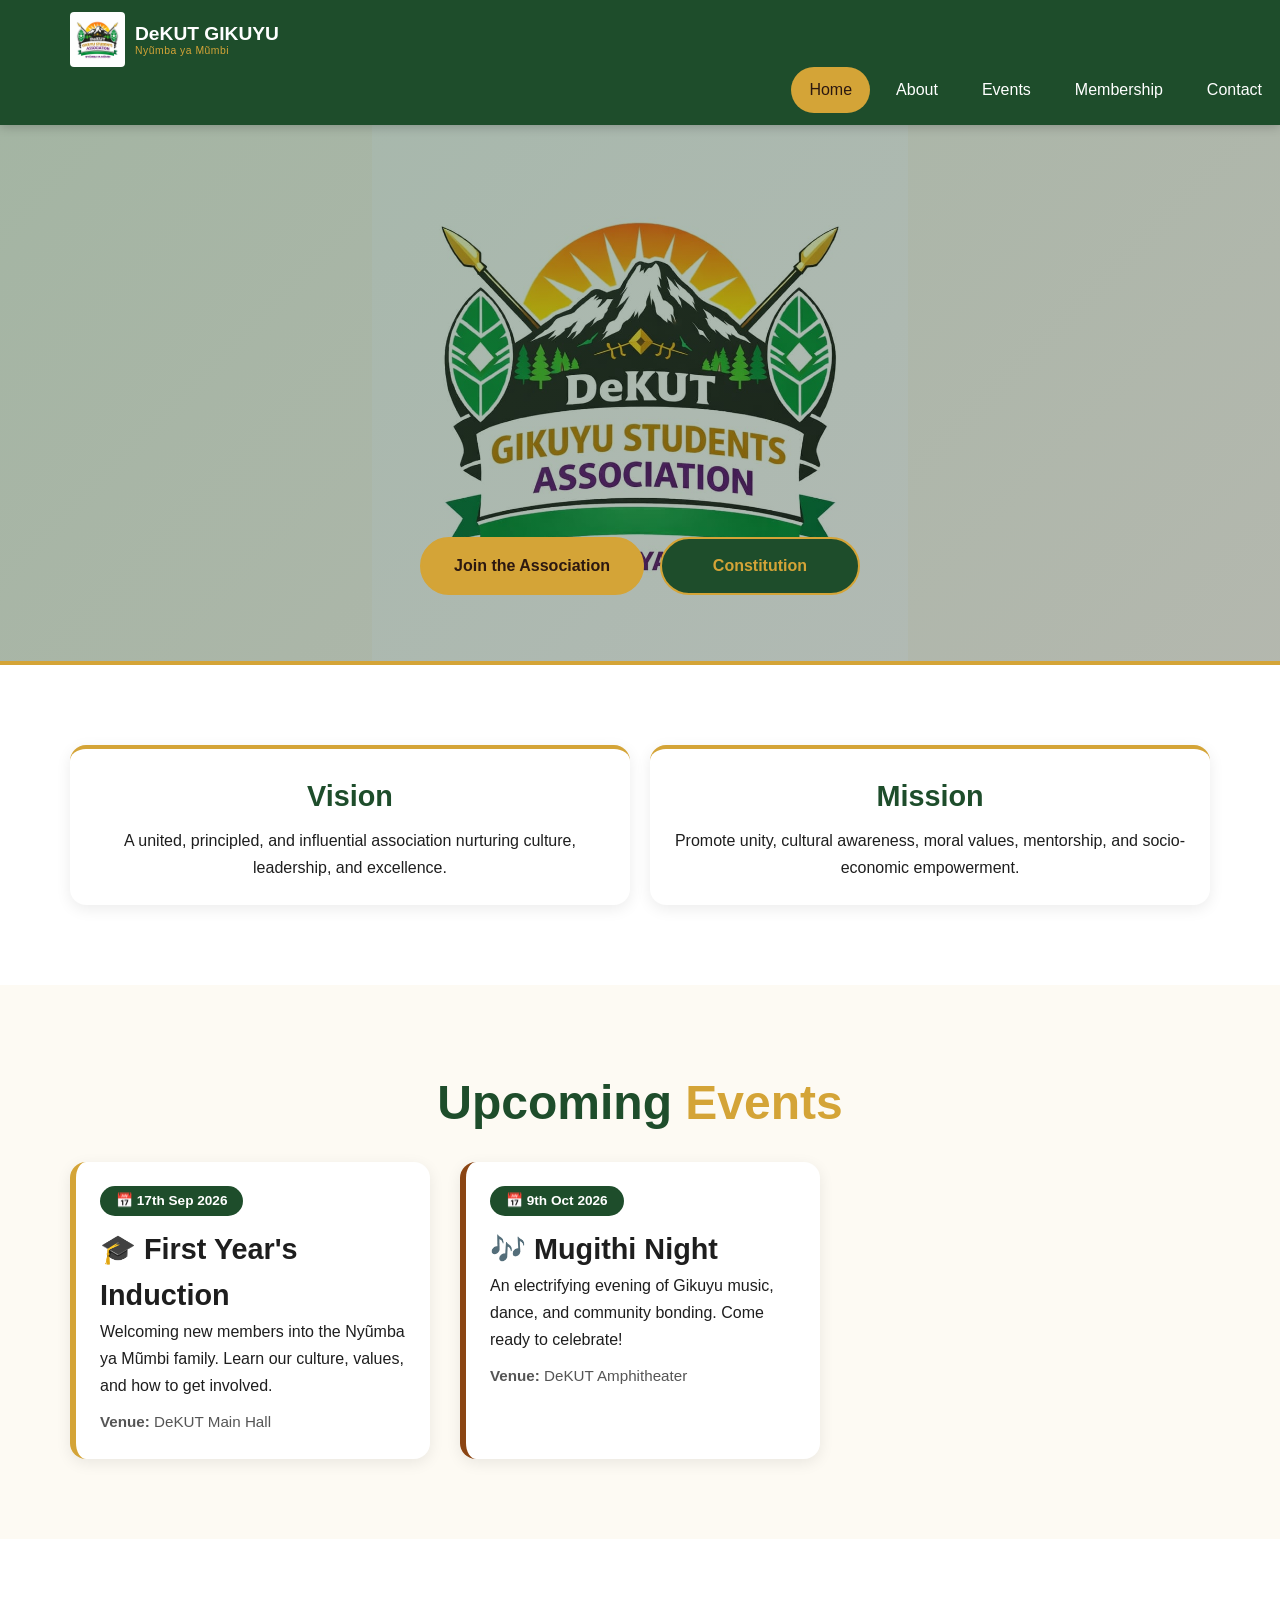
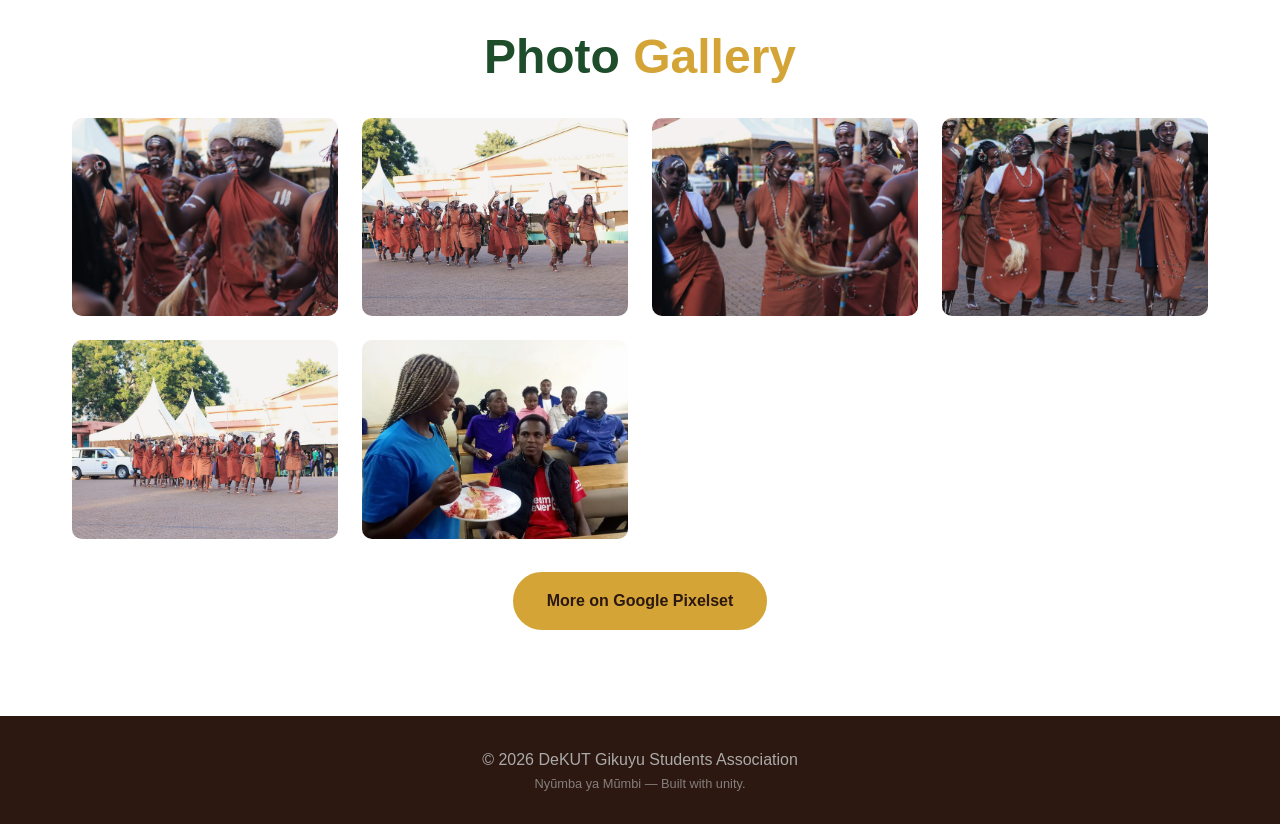
==== index.html @ 2ca2e4d3 "Remove Emojis" ====
<!DOCTYPE html>
<html lang="en">
  <head>
    <meta charset="UTF-8" />
    <meta
      name="viewport"
      content="width=device-width, initial-scale=1.0, maximum-scale=1.0, user-scalable=yes"
    />
    <title>DeKUT Gikuyu Students Association</title>
    <link rel="stylesheet" href="css/styles.css" />
  </head>
  <body>
    <!-- ===== HEADER (Mobile-First) ===== -->
    <header>
      <div class="container nav-container">
        <!-- LOGO: Clickable, takes you to homepage -->
        <a href="index.html" class="logo-link">
          <img
            src="assets/logo.jpg"
            alt="DeKUT Gikuyu Students Association Logo"
            class="logo-img"
          />
          <div class="logo-text-group">
            <span class="logo-text">DeKUT GIKUYU</span>
            <span class="logo-sub">Nyũmba ya Mũmbi</span>
          </div>
        </a>
        <button class="hamburger" id="hamburger" aria-label="Toggle Menu">
          ☰
        </button>
      </div>
      <!-- Mobile Navigation -->
      <nav id="mobile-nav">
        <ul>
          <li><a href="index.html" class="active">Home</a></li>
          <li><a href="about.html">About</a></li>
          <li><a href="index.html#events">Events</a></li>
          <li><a href="membership.html">Membership</a></li>
          <li><a href="#contact">Contact</a></li>
        </ul>
      </nav>
    </header>

    <main>
      <!-- ===== HERO ===== -->
      <section class="hero hero-home">
        <div class="container hero-content">
          <div class="hero-buttons">
            <a href="membership.html" class="btn-primary"
              >Join the Association</a
            >
            <a href="assets/constitution.pdf" class="btn-outline"
              >Constitution</a
            >
          </div>
        </div>
      </section>

      <!-- ===== VISION / MISSION QUICK ===== -->
      <section class="section" style="background: #fff">
        <div class="container">
          <div class="vm-grid">
            <div class="vm-card">
              <h3>Vision</h3>
              <p>
                A united, principled, and influential association nurturing
                culture, leadership, and excellence.
              </p>
            </div>
            <div class="vm-card">
              <h3>Mission</h3>
              <p>
                Promote unity, cultural awareness, moral values, mentorship, and
                socio-economic empowerment.
              </p>
            </div>
          </div>
        </div>
      </section>

      <!-- ===== EVENTS ===== -->
      <section id="events" class="section" style="background: var(--light)">
        <div class="container">
          <h2 class="section-title">Upcoming <span>Events</span></h2>
          <div class="event-grid">
            <!-- Event 1 -->
            <div class="event-card">
              <span class="event-date">📅 17th Sep 2026</span>
              <h3>🎓 First Year's Induction</h3>
              <p>
                Welcoming new members into the Nyũmba ya Mũmbi family. Learn our
                culture, values, and how to get involved.
              </p>
              <p class="event-venue"><strong>Venue:</strong> DeKUT Main Hall</p>
            </div>
            <!-- Event 2 -->
            <div class="event-card" style="border-left-color: var(--accent)">
              <span class="event-date">📅 9th Oct 2026</span>
              <h3>🎶 Mugithi Night</h3>
              <p>
                An electrifying evening of Gikuyu music, dance, and community
                bonding. Come ready to celebrate!
              </p>
              <p class="event-venue">
                <strong>Venue:</strong> DeKUT Amphitheater
              </p>
            </div>
          </div>
        </div>
      </section>

      <!-- ===== GALLERY ===== -->
      <section class="section" style="background: #fff">
        <div class="container">
          <h2 class="section-title">Photo <span>Gallery</span></h2>
          <div class="gallery-grid">
            <!-- Replace the src with your actual images -->
            <img
              src="/assets/gallery/1.jpeg"
              alt="Event 1"
              loading="lazy"
            />
            <img
              src="/assets/gallery/2.jpeg"
              alt="Event 2"
              loading="lazy"
            />
            <img
              src="/assets/gallery/3.jpeg"
              alt="Event 3"
              loading="lazy"
            />
            <img
              src="/assets/gallery/4.jpeg"
              alt="Event 4"
              loading="lazy"
            />
            <img
              src="/assets/gallery/5.jpeg"
              alt="Event 5"
              loading="lazy"
            />
            <img
              src="/assets/gallery/6.jpg"
              alt="Event 6"
              loading="lazy"
            />
          </div>
          <div class="gallery-cta">
            <a
              href="https://lewisphotography1.pixieset.com/dekutgikuyustudentsassociation/"
              target="_blank"
              class="btn-primary"
              style="width: auto; min-width: 200px"
              >More on Google Pixelset</a
            >
          </div>
        </div>
      </section>
    </main>

    <!-- ===== FOOTER ===== -->
    <footer>
      <div class="container">
        <p>© <span id="year"></span> DeKUT Gikuyu Students Association</p>
        <p style="font-size: 0.8rem; opacity: 0.7">
          Nyũmba ya Mũmbi — Built with unity.
        </p>
      </div>
    </footer>

    <script src="js/main.js"></script>
  </body>
</html>
---- css/styles.css ----
/* ==========================================
   MOBILE-FIRST RESET & BASE (0 - 600px)
   ========================================== */
* {
  margin: 0;
  padding: 0;
  box-sizing: border-box;
}

:root {
  --primary: #1e4d2b;
  --secondary: #d4a437;
  --accent: #8b4513;
  --light: #fdfaf3;
  --dark: #2c1810;
  --shadow: 0 4px 15px rgba(0, 0, 0, 0.08);
  --radius: 16px;
}

html {
  scroll-behavior: smooth;
}

body {
  font-family: -apple-system, BlinkMacSystemFont, "Segoe UI", Roboto, Helvetica,
    Arial, sans-serif;
  background: var(--light);
  color: #1e1e1e;
  line-height: 1.6;
  font-size: 16px;
  -webkit-font-smoothing: antialiased;
}

.container {
  width: 100%;
  max-width: 1200px;
  margin: 0 auto;
  padding: 0 18px; /* Tight mobile padding */
}

img {
  max-width: 100%;
  height: auto;
  display: block;
}

/* ===== TYPOGRAPHY (Mobile sizes) ===== */
h1 {
  font-size: clamp(2.2rem, 10vw, 4rem);
  font-weight: 800;
  line-height: 1.1;
  letter-spacing: -0.02em;
}
h2 {
  font-size: clamp(1.8rem, 8vw, 3rem);
  font-weight: 700;
}
h3 {
  font-size: clamp(1.2rem, 5vw, 1.8rem);
}
p {
  font-size: 1rem;
  line-height: 1.7;
}

/* ===== BUTTONS (Fat thumbs for mobile) ===== */
.btn-primary,
.btn-outline {
  display: inline-flex;
  align-items: center;
  justify-content: center;
  padding: 16px 24px;
  min-height: 54px;
  border-radius: 50px;
  font-weight: 700;
  font-size: 1rem;
  text-decoration: none;
  text-align: center;
  cursor: pointer;
  border: 2px solid transparent;
  transition: all 0.2s ease;
  width: 100%; /* Full width on mobile */
  margin: 6px 0;
  gap: 8px;
}

.btn-primary {
  background: var(--secondary);
  color: var(--dark);
  border-color: var(--secondary);
}
.btn-primary:active {
  transform: scale(0.97);
  background: #b8922f;
}

.btn-outline {
  background: var(--primary);
  color: var(--secondary);
  border-color: var(--secondary);
}
.btn-outline:active {
  background: var(--secondary);
  color: var(--dark);
}

/* ===== HEADER & NAV (Mobile) ===== */
header {
  background: var(--primary);
  padding: 12px 0;
  position: sticky;
  top: 0;
  z-index: 1000;
  box-shadow: 0 2px 10px rgba(0, 0, 0, 0.2);
}

.nav-container {
  display: flex;
  justify-content: space-between;
  align-items: center;
}

.logo {
  display: flex;
  align-items: center;
  gap: 10px;
}
.logo .icon {
  font-size: 2rem;
}
.logo-text {
  color: #fff;
  font-weight: 800;
  font-size: 1rem;
  line-height: 1.2;
}
.logo-sub {
  color: var(--secondary);
  font-size: 0.7rem;
  font-weight: 400;
  display: block;
}

.hamburger {
  display: block;
  background: none;
  border: none;
  color: #fff;
  font-size: 2.2rem;
  padding: 8px 12px;
  cursor: pointer;
  line-height: 1;
}

/* Mobile Nav Drawer (hidden by default) */
#mobile-nav {
  display: none;
  background: var(--primary);
  border-top: 1px solid rgba(255, 255, 255, 0.1);
  padding: 10px 0 20px 0;
}
#mobile-nav.open {
  display: block;
}
#mobile-nav ul {
  list-style: none;
  display: flex;
  flex-direction: column;
  gap: 4px;
}
#mobile-nav a {
  display: block;
  padding: 16px 20px;
  color: #fff;
  text-decoration: none;
  font-weight: 500;
  font-size: 1.1rem;
  border-radius: 12px;
  transition: background 0.2s;
  border-bottom: 1px solid rgba(255, 255, 255, 0.05);
}
#mobile-nav a:active,
#mobile-nav a.active {
  background: var(--secondary);
  color: var(--dark);
}

/* ===== HERO (Mobile) ===== */
.hero {
  background: linear-gradient(145deg, var(--primary) 0%, #0a1f10 100%);
  color: #fff;
  min-height: 60vh;
  display: flex;
  align-items: center;
  text-align: center;
  border-bottom: 4px solid var(--secondary);
  padding: 40px 0;
}
.hero-content {
  width: 100%;
}
.hero-sub {
  font-size: 1.2rem;
  color: var(--secondary);
  font-style: italic;
  font-weight: 300;
}
.hero-tagline {
  font-size: 1.1rem;
  max-width: 500px;
  margin: 12px auto 20px auto;
  opacity: 0.9;
}
.hero-buttons {
  display: flex;
  flex-direction: column;
  align-items: center;
  gap: 10px;
  margin-top: 10px;
}

/* ===== SECTIONS ===== */
.section {
  padding: 50px 0;
}
.section-title {
  text-align: center;
  margin-bottom: 20px;
  color: var(--primary);
}
.section-title span {
  color: var(--secondary);
}

/* ===== VISION / MISSION ===== */
.vm-grid {
  display: grid;
  grid-template-columns: 1fr;
  gap: 20px;
}
.vm-card {
  background: #fff;
  padding: 24px;
  border-radius: var(--radius);
  box-shadow: var(--shadow);
  text-align: center;
  border-top: 4px solid var(--secondary);
}
.vm-card h3 {
  color: var(--primary);
  margin-bottom: 8px;
}

/* ===== EVENTS ===== */
.event-grid {
  display: grid;
  grid-template-columns: 1fr;
  gap: 20px;
}
.event-card {
  background: #fff;
  padding: 24px;
  border-radius: var(--radius);
  box-shadow: var(--shadow);
  border-left: 6px solid var(--secondary);
}
.event-date {
  display: inline-block;
  background: var(--primary);
  color: #fff;
  padding: 4px 16px;
  border-radius: 30px;
  font-size: 0.85rem;
  font-weight: 700;
  margin-bottom: 10px;
}
.event-venue {
  margin-top: 10px;
  font-size: 0.95rem;
  color: #555;
}

/* ===== GALLERY ===== */
.gallery-grid {
  display: grid;
  grid-template-columns: 1fr 1fr; /* 2 columns on mobile looks great */
  gap: 12px;
}
.gallery-grid img {
  width: 100%;
  aspect-ratio: 1 / 1;
  object-fit: cover;
  border-radius: 12px;
  border: 2px solid transparent;
  transition: 0.3s;
}
.gallery-grid img:active {
  border-color: var(--secondary);
  transform: scale(0.98);
}
.gallery-cta {
  text-align: center;
  margin-top: 25px;
}

/* ===== ABOUT PAGE: Values & Committee ===== */
.values-grid {
  display: flex;
  flex-wrap: wrap;
  justify-content: center;
  gap: 12px;
}
.value-badge {
  background: #fff;
  padding: 12px 20px;
  border-radius: 50px;
  box-shadow: var(--shadow);
  font-weight: 500;
  font-size: 0.95rem;
  border: 1px solid #eee;
}
.preamble-box {
  background: #fff;
  padding: 24px;
  border-radius: var(--radius);
  box-shadow: var(--shadow);
}
.preamble-box p {
  margin-bottom: 16px;
}
.preamble-box p:last-child {
  margin-bottom: 0;
}

.committee-grid {
  display: grid;
  grid-template-columns: 1fr 1fr;
  gap: 12px;
  max-width: 600px;
  margin: 0 auto;
}
.committee-role {
  background: var(--primary);
  color: #fff;
  padding: 16px 12px;
  border-radius: 12px;
  text-align: center;
  font-weight: 600;
  font-size: 0.9rem;
}

/* ===== MEMBERSHIP FORM ===== */
.membership-form {
  background: #fff;
  padding: 24px 18px;
  border-radius: var(--radius);
  box-shadow: var(--shadow);
}
.form-group {
  margin-bottom: 18px;
}
.form-group label {
  display: block;
  font-weight: 600;
  margin-bottom: 4px;
  font-size: 0.95rem;
}
.form-group input,
.form-group select {
  width: 100%;
  padding: 14px 16px;
  border: 1px solid #ddd;
  border-radius: 12px;
  font-size: 1rem;
  background: #fcfcfc;
  min-height: 52px;
}
.form-group input:focus,
.form-group select:focus {
  outline: 3px solid rgba(212, 164, 55, 0.3);
  border-color: var(--secondary);
}
.form-row {
  display: grid;
  grid-template-columns: 1fr;
  gap: 0;
}

/* ===== FOOTER ===== */
footer {
  background: var(--dark);
  color: #aaa;
  padding: 30px 0;
  text-align: center;
}
footer a {
  color: var(--secondary);
  text-decoration: none;
}

/* ==========================================
   TABLET (600px - 1024px)
   ========================================== */
@media (min-width: 600px) {
  .container {
    padding: 0 30px;
  }
  .hero {
    min-height: 50vh;
    padding: 60px 0;
  }
  .hero-buttons {
    flex-direction: row;
    justify-content: center;
    gap: 16px;
  }
  .btn-primary,
  .btn-outline {
    width: auto;
    min-width: 200px;
    padding: 14px 32px;
  }

  .event-grid {
    grid-template-columns: 1fr 1fr;
  }
  .gallery-grid {
    grid-template-columns: 1fr 1fr 1fr;
  }
  .gallery-grid img {
    aspect-ratio: 4 / 3;
  }

  .vm-grid {
    grid-template-columns: 1fr 1fr;
  }
  .form-row {
    grid-template-columns: 1fr 1fr;
    gap: 16px;
  }
  .committee-grid {
    grid-template-columns: 1fr 1fr 1fr;
  }
}

/* ==========================================
   DESKTOP (1024px+)
   ========================================== */
@media (min-width: 1024px) {
  /* Hide hamburger, show inline nav */
  .hamburger {
    display: none !important;
  }
  #mobile-nav {
    display: block !important;
    background: transparent;
    border-top: none;
    padding: 0;
  }
  #mobile-nav ul {
    flex-direction: row;
    gap: 8px;
    justify-content: flex-end;
  }
  #mobile-nav a {
    padding: 10px 18px;
    font-size: 1rem;
    border-bottom: none;
    border-radius: 30px;
  }
  #mobile-nav a:active {
    background: transparent;
  }
  #mobile-nav a:hover {
    background: var(--secondary);
    color: var(--dark);
  }

  .hero {
    min-height: 70vh;
    padding: 80px 0;
  }
  .hero-sub {
    font-size: 1.8rem;
  }
  .hero-tagline {
    font-size: 1.3rem;
  }

  .event-grid {
    grid-template-columns: 1fr 1fr 1fr;
    gap: 30px;
  }
  .gallery-grid {
    grid-template-columns: 1fr 1fr 1fr 1fr;
    gap: 20px;
  }
  .gallery-grid img {
    aspect-ratio: 4 / 3;
    height: auto;
  }

  .section {
    padding: 80px 0;
  }

  .committee-grid {
    grid-template-columns: repeat(4, 1fr);
  }
  .values-grid {
    gap: 16px;
  }
  .value-badge {
    font-size: 1.1rem;
    padding: 14px 28px;
  }
}

/* ==========================================
   UTILITY: Hide message initially
   ========================================== */
#form-message {
  display: none;
}

/* ===== LOGO STYLES ===== */
.logo-link {
  display: flex;
  align-items: center;
  gap: 10px;
  text-decoration: none; /* Removes underline from link */
  flex-shrink: 0; /* Prevents logo from shrinking on small screens */
}

.logo-img {
  height: 45px; /* Perfect size for mobile header */
  width: auto;
  display: block;
  border-radius: 4px; /* Optional: slight rounding if your logo has sharp edges */
}

.logo-text-group {
  display: flex;
  flex-direction: column;
  line-height: 1.2;
}

.logo-text {
  color: #fff;
  font-weight: 800;
  font-size: clamp(0.9rem, 2.5vw, 1.2rem);
}

.logo-sub {
  color: var(--secondary);
  font-size: 0.65rem;
  font-weight: 400;
  letter-spacing: 0.5px;
}

/* ===== HERO WITH BUTTONS AT THE BOTTOM ===== */
.hero-home {
    background: 
        linear-gradient(135deg, rgba(30, 77, 43, 0.4) 0%, rgba(10, 30, 15, 0.3) 100%),
        url('../assets/logo.jpg');
    background-size: contain;
    background-position: center;
    background-repeat: no-repeat;
    background-blend-mode: normal;
    min-height: 70vh;
    display: flex;
    align-items: flex-end;        /* Pushes content to the bottom */
    border-bottom: 4px solid var(--secondary);
    padding: 30px 0 50px 0;      /* Extra bottom padding for breathing room */
}

/* Hero content container — takes full width */
.hero-home .hero-content {
    width: 100%;
    display: flex;
    flex-direction: column;
    align-items: center;
    justify-content: flex-end;   /* Ensures buttons stay at bottom */
    gap: 20px;
}

/* ===== HERO TEXT (Hidden if you don't want it, but kept for flexibility) ===== */
.hero-home h1,
.hero-home .hero-sub,
.hero-home .hero-tagline {
    display: none;  /* Hides the text — only buttons show */
}

/* ===== BUTTONS at the bottom ===== */
.hero-home .hero-buttons {
    display: flex;
    flex-direction: column;
    align-items: center;
    gap: 12px;
    width: 100%;
    max-width: 400px;
    margin: 0 auto;
}

/* ===== RESPONSIVE ===== */
@media (max-width: 480px) {
    .hero-home {
        min-height: 50vh;
        padding: 20px 0 40px 0;
        background-size: contain;
        background-position: center 30%;
    }
    .hero-home .hero-buttons {
        max-width: 300px;
    }
}

@media (min-width: 600px) {
    .hero-home .hero-buttons {
        flex-direction: row;      /* Side-by-side on tablet/desktop */
        gap: 16px;
        max-width: 500px;
    }
    .hero-home .btn-primary,
    .hero-home .btn-outline {
        width: auto;
        min-width: 200px;
    }
}

@media (min-width: 1024px) {
    .hero-home {
        min-height: 60vh;
        padding: 40px 0 60px 0;
    }
}

/* ===== RESPONSIVE LOGO TWEAKS ===== */
@media (max-width: 480px) {
  .logo-img {
    height: 35px; /* Smaller logo on very small phones */
  }
  .logo-text {
    font-size: 0.8rem;
  }
  .logo-sub {
    font-size: 0.55rem;
  }
}

@media (min-width: 1024px) {
  .logo-img {
    height: 55px; /* Slightly larger on desktop */
  }
}
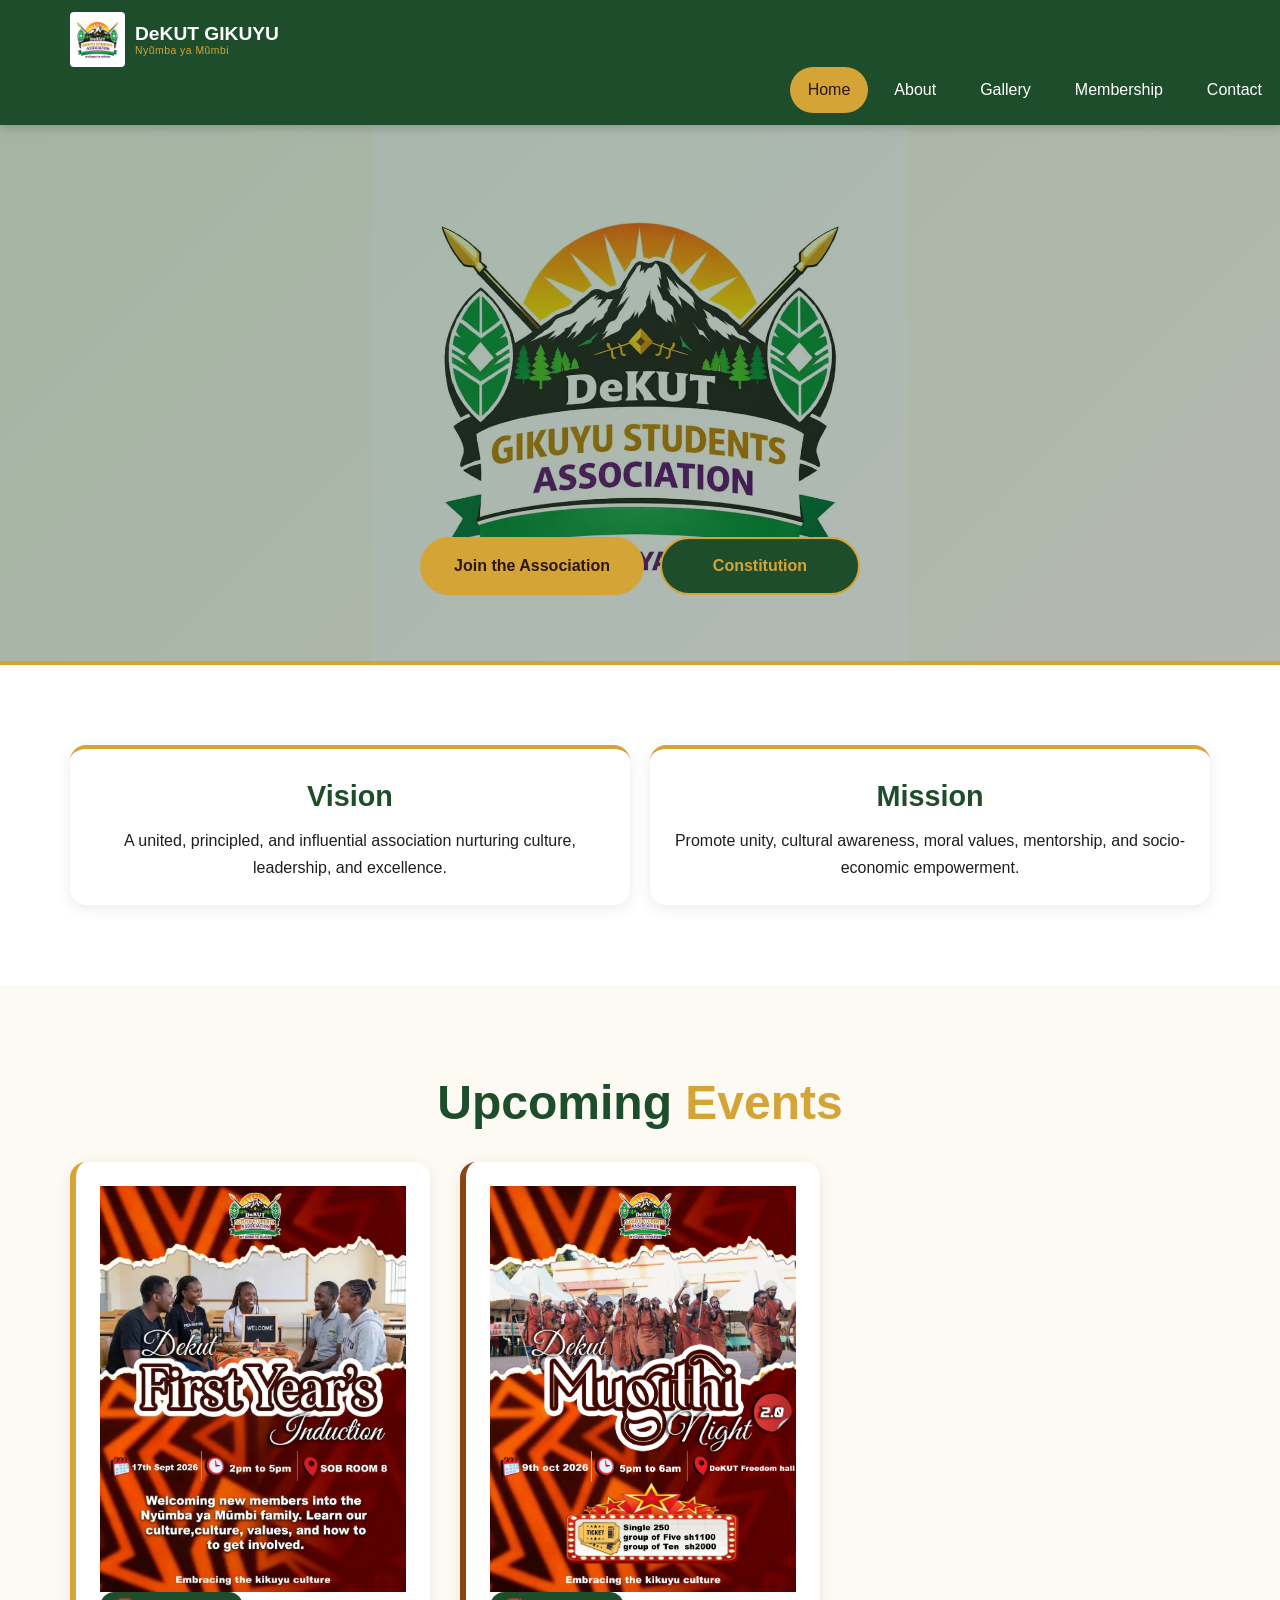
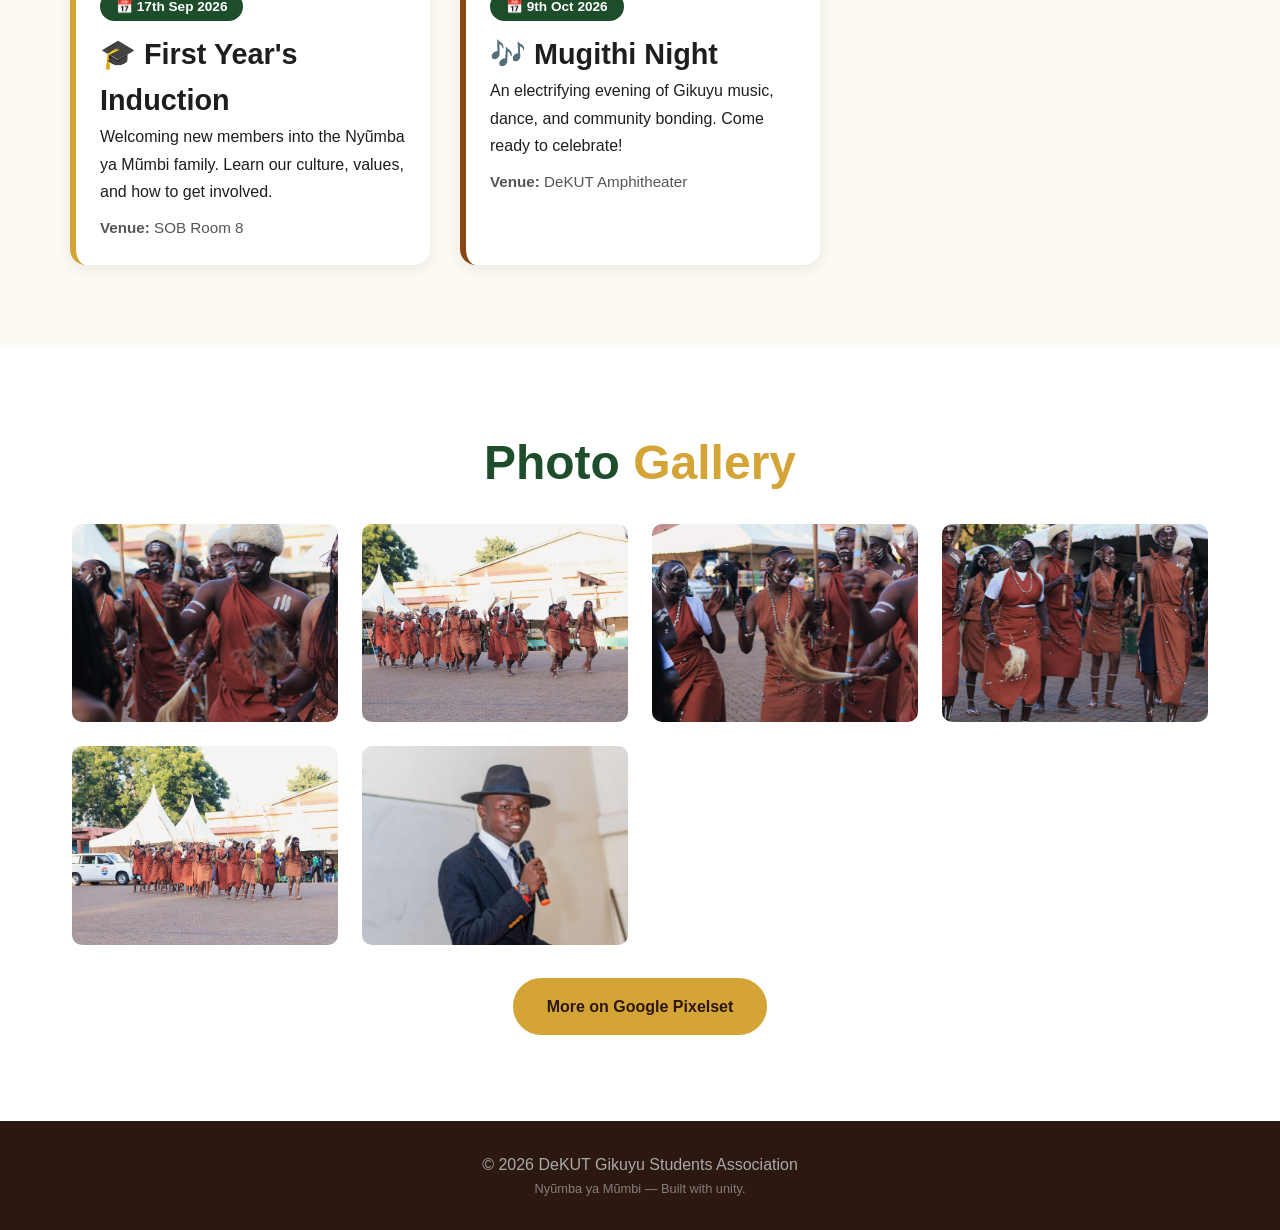
==== commit 9c16f67c: "Add new gallery" ====
--- a/index.html
+++ b/index.html
@@ -34,7 +34,7 @@
         <ul>
           <li><a href="index.html" class="active">Home</a></li>
           <li><a href="about.html">About</a></li>
-          <li><a href="index.html#events">Events</a></li>
+          <li><a href="gallery.html">Gallery</a></li>
           <li><a href="membership.html">Membership</a></li>
           <li><a href="#contact">Contact</a></li>
         </ul>
@@ -83,18 +83,31 @@
         <div class="container">
           <h2 class="section-title">Upcoming <span>Events</span></h2>
           <div class="event-grid">
-            <!-- Event 1 -->
+            <!-- Event 1: First Year's Induction -->
             <div class="event-card">
+              <img
+                src="assets/gallery/first_years.webp"
+                alt="First Year's Induction"
+                class="event-image"
+                loading="lazy"
+              />
               <span class="event-date">📅 17th Sep 2026</span>
               <h3>🎓 First Year's Induction</h3>
               <p>
                 Welcoming new members into the Nyũmba ya Mũmbi family. Learn our
                 culture, values, and how to get involved.
               </p>
-              <p class="event-venue"><strong>Venue:</strong> DeKUT Main Hall</p>
+              <p class="event-venue"><strong>Venue:</strong> SOB Room 8</p>
             </div>
-            <!-- Event 2 -->
+
+            <!-- Event 2: Mugithi Night -->
             <div class="event-card" style="border-left-color: var(--accent)">
+              <img
+                src="/assets/gallery/mugithi.webp"
+                alt="Mugithi Night"
+                class="event-image"
+                loading="lazy"
+              />
               <span class="event-date">📅 9th Oct 2026</span>
               <h3>🎶 Mugithi Night</h3>
               <p>
@@ -108,43 +121,18 @@
           </div>
         </div>
       </section>
-
       <!-- ===== GALLERY ===== -->
       <section class="section" style="background: #fff">
         <div class="container">
           <h2 class="section-title">Photo <span>Gallery</span></h2>
           <div class="gallery-grid">
             <!-- Replace the src with your actual images -->
-            <img
-              src="/assets/gallery/1.jpeg"
-              alt="Event 1"
-              loading="lazy"
-            />
-            <img
-              src="/assets/gallery/2.jpeg"
-              alt="Event 2"
-              loading="lazy"
-            />
-            <img
-              src="/assets/gallery/3.jpeg"
-              alt="Event 3"
-              loading="lazy"
-            />
-            <img
-              src="/assets/gallery/4.jpeg"
-              alt="Event 4"
-              loading="lazy"
-            />
-            <img
-              src="/assets/gallery/5.jpeg"
-              alt="Event 5"
-              loading="lazy"
-            />
-            <img
-              src="/assets/gallery/6.jpg"
-              alt="Event 6"
-              loading="lazy"
-            />
+            <img src="/assets/gallery/1.jpeg" alt="Event 1" loading="lazy" />
+            <img src="/assets/gallery/2.jpeg" alt="Event 2" loading="lazy" />
+            <img src="/assets/gallery/3.jpeg" alt="Event 3" loading="lazy" />
+            <img src="/assets/gallery/4.jpeg" alt="Event 4" loading="lazy" />
+            <img src="/assets/gallery/5.jpeg" alt="Event 5" loading="lazy" />
+            <img src="/assets/gallery/6.jpeg" alt="Event 6" loading="lazy" />
           </div>
           <div class="gallery-cta">
             <a
--- a/css/styles.css
+++ b/css/styles.css
@@ -653,3 +653,61 @@
     height: 55px; /* Slightly larger on desktop */
   }
 }
+
+/* ===== GALLERY PAGE - 16 Images ===== */
+.gallery-grid-16 {
+    display: grid;
+    grid-template-columns: repeat(2, 1fr);  /* 2 columns on mobile */
+    gap: 12px;
+}
+
+.gallery-item {
+    overflow: hidden;
+    border-radius: 12px;
+    box-shadow: 0 2px 8px rgba(0, 0, 0, 0.08);
+    transition: transform 0.3s ease, box-shadow 0.3s ease;
+    background: #fff;
+}
+
+.gallery-item img {
+    width: 100%;
+    aspect-ratio: 1 / 1;  /* Square images */
+    object-fit: cover;
+    display: block;
+    transition: transform 0.4s ease;
+}
+
+.gallery-item:hover {
+    transform: translateY(-4px);
+    box-shadow: 0 8px 25px rgba(0, 0, 0, 0.15);
+}
+
+.gallery-item:hover img {
+    transform: scale(1.05);
+}
+
+/* ===== TABLET: 3 columns ===== */
+@media (min-width: 600px) {
+    .gallery-grid-16 {
+        grid-template-columns: repeat(3, 1fr);
+        gap: 16px;
+    }
+}
+
+/* ===== DESKTOP: 4 columns ===== */
+@media (min-width: 1024px) {
+    .gallery-grid-16 {
+        grid-template-columns: repeat(4, 1fr);
+        gap: 20px;
+    }
+    .gallery-item img {
+        aspect-ratio: 4 / 3;  /* Slightly taller on desktop */
+    }
+}
+
+/* ===== LARGE DESKTOP: 4 columns with bigger gap ===== */
+@media (min-width: 1400px) {
+    .gallery-grid-16 {
+        gap: 24px;
+    }
+}
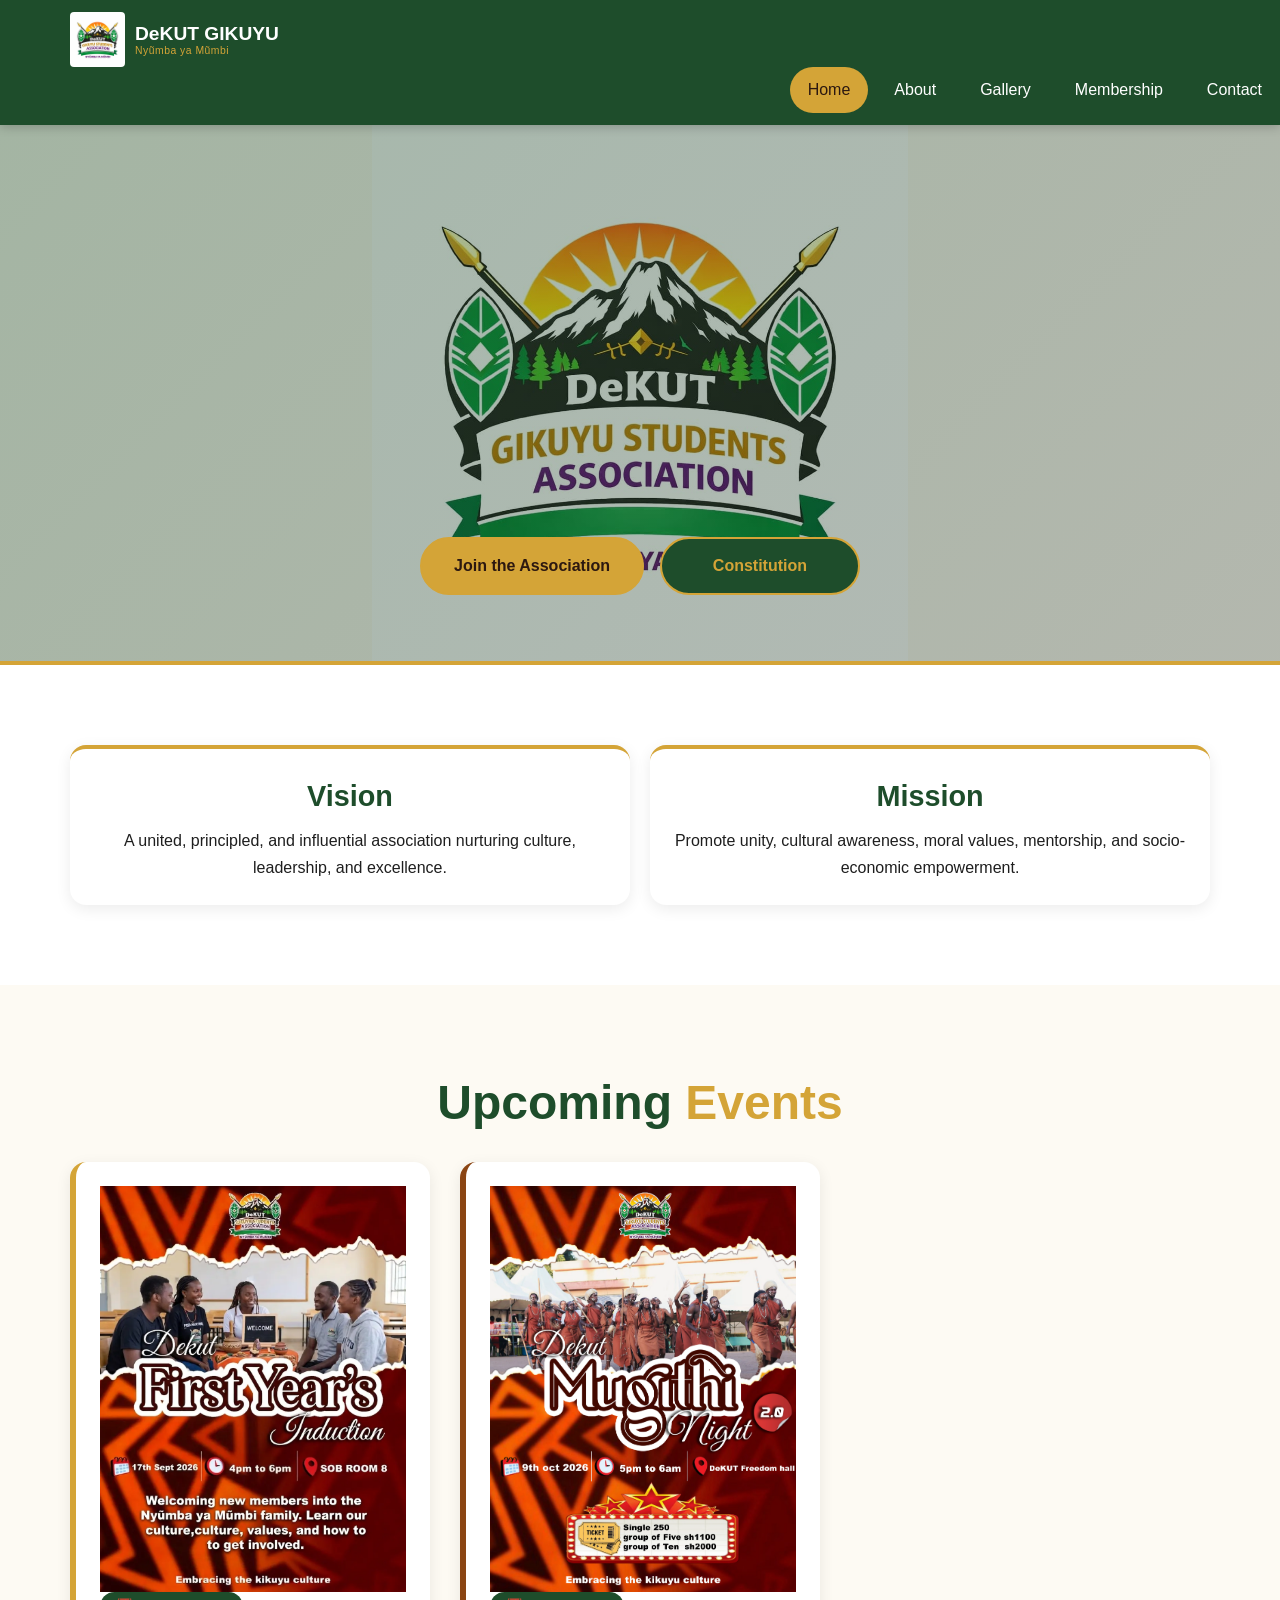
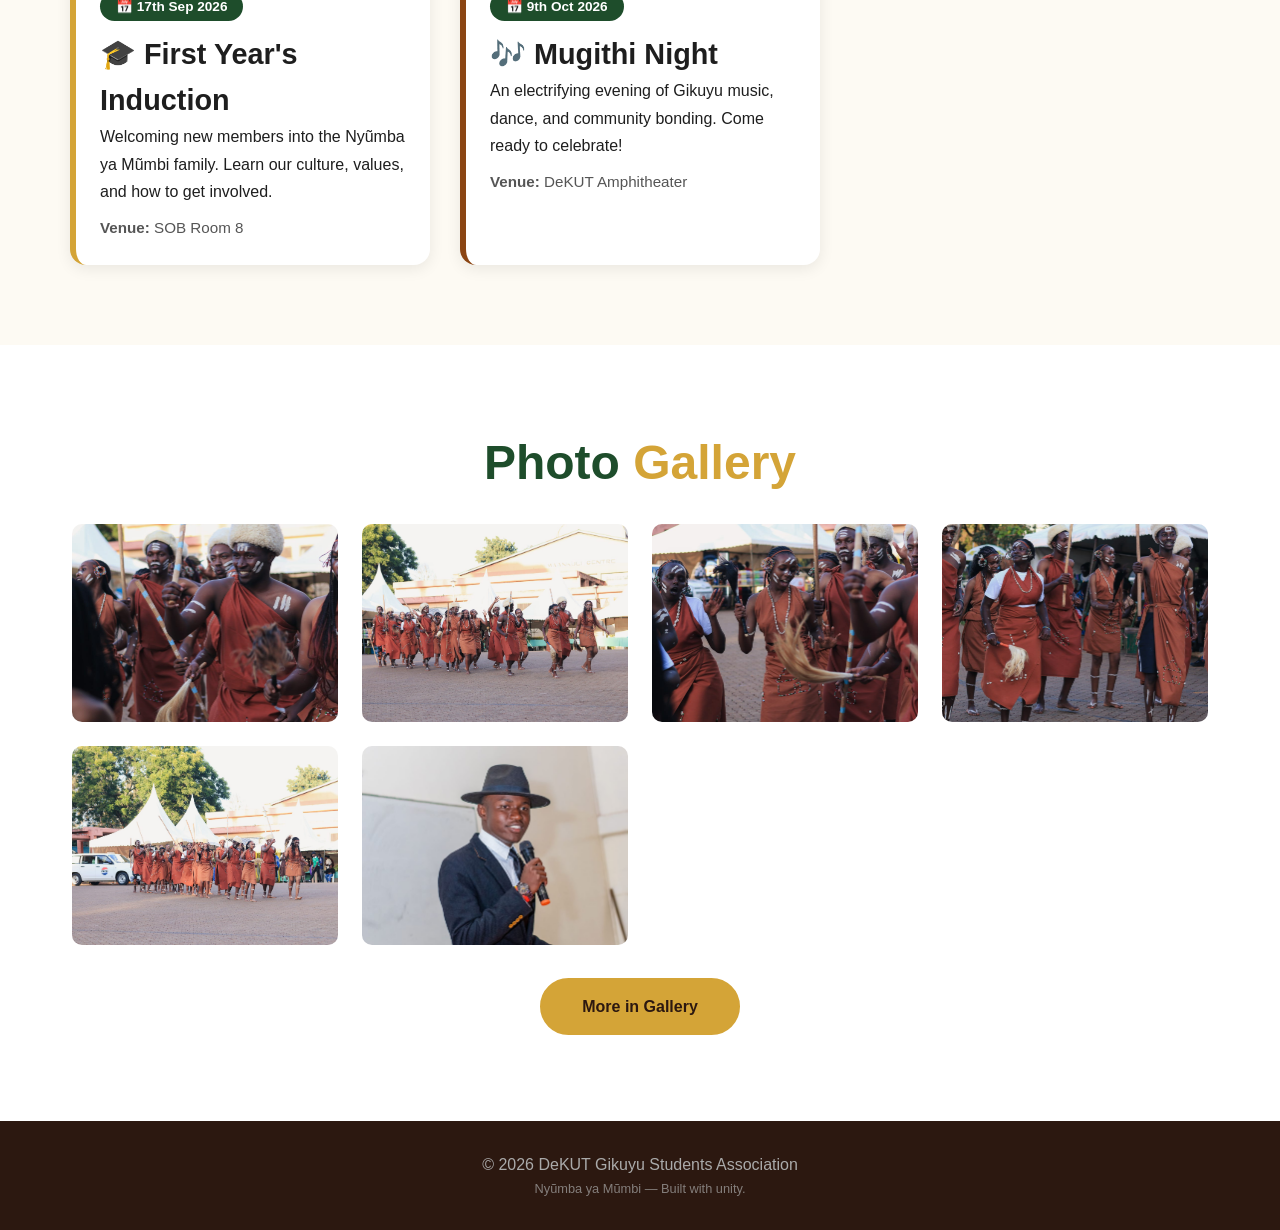
==== commit 7cd06c4d: "Proper link" ====
--- a/index.html
+++ b/index.html
@@ -136,11 +136,11 @@
           </div>
           <div class="gallery-cta">
             <a
-              href="https://lewisphotography1.pixieset.com/dekutgikuyustudentsassociation/"
+              href="gallery.html"
               target="_blank"
               class="btn-primary"
               style="width: auto; min-width: 200px"
-              >More on Google Pixelset</a
+              >More in Gallery</a
             >
           </div>
         </div>
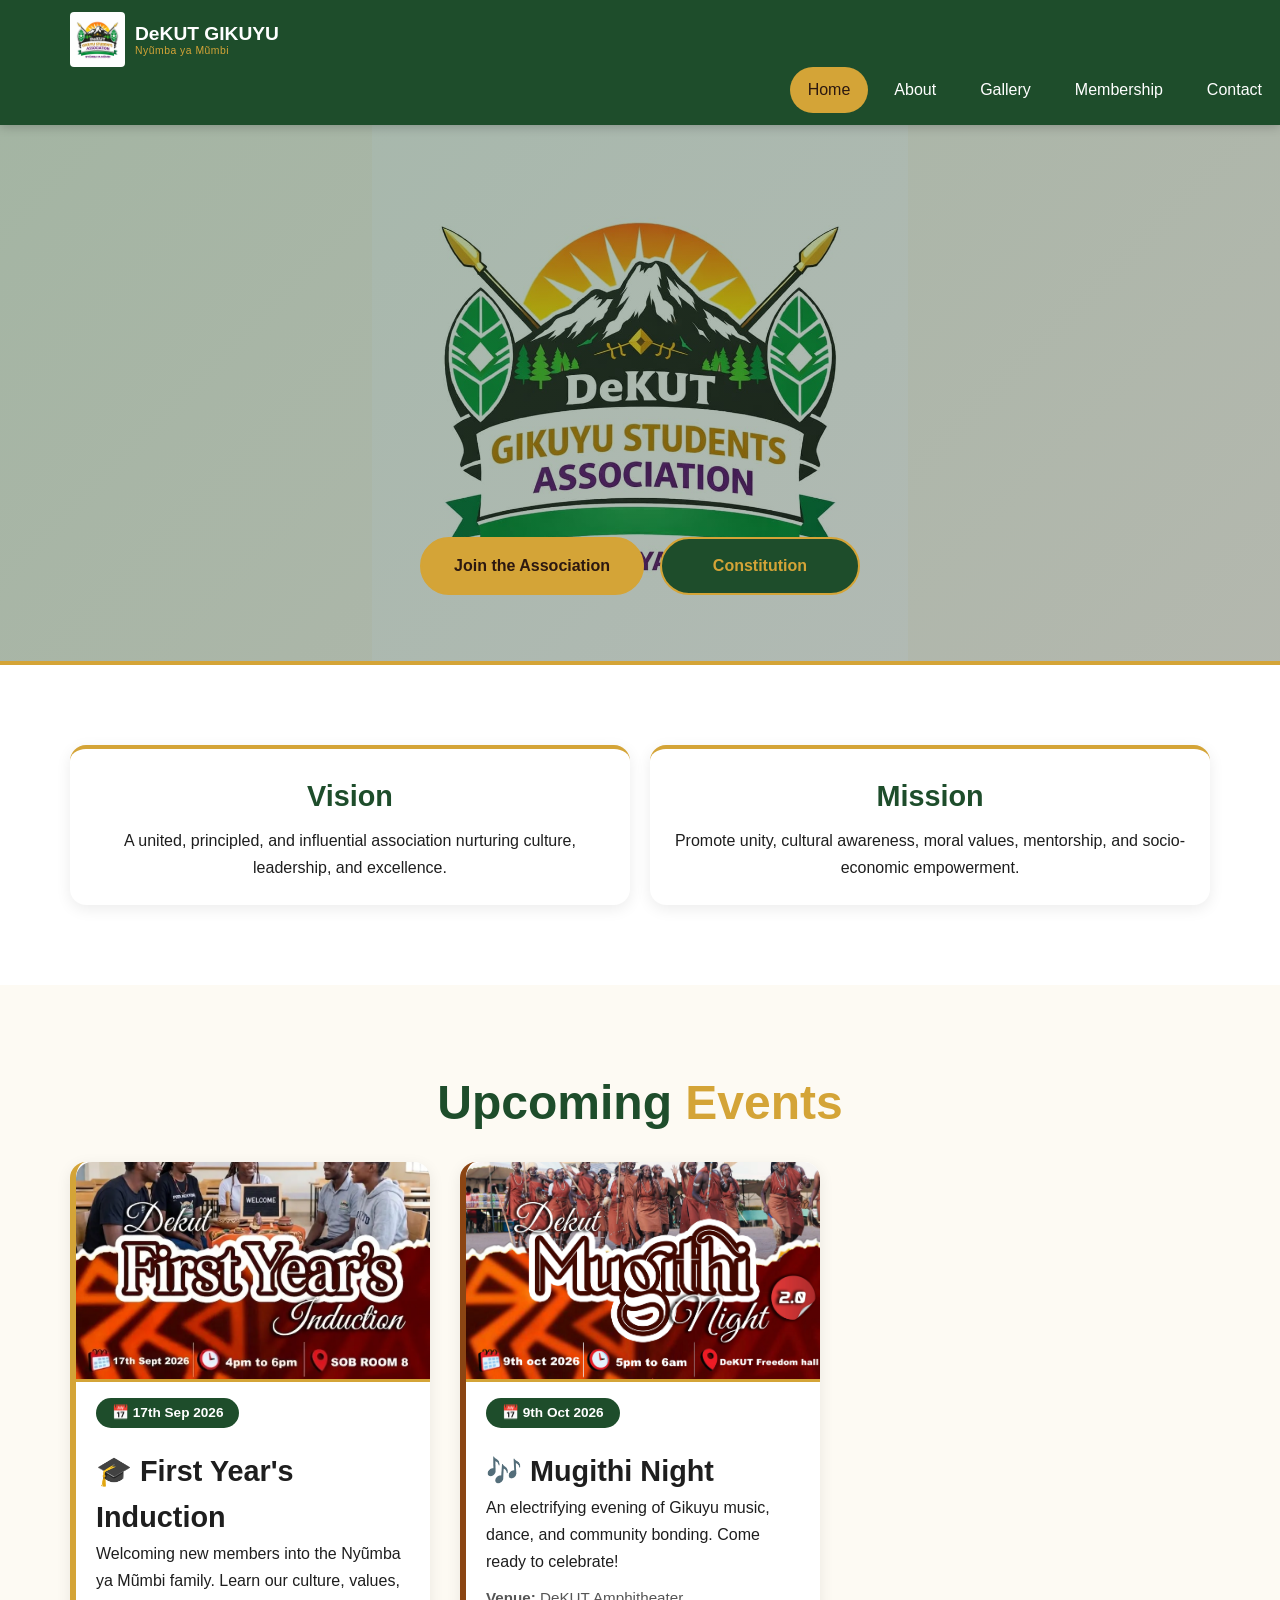
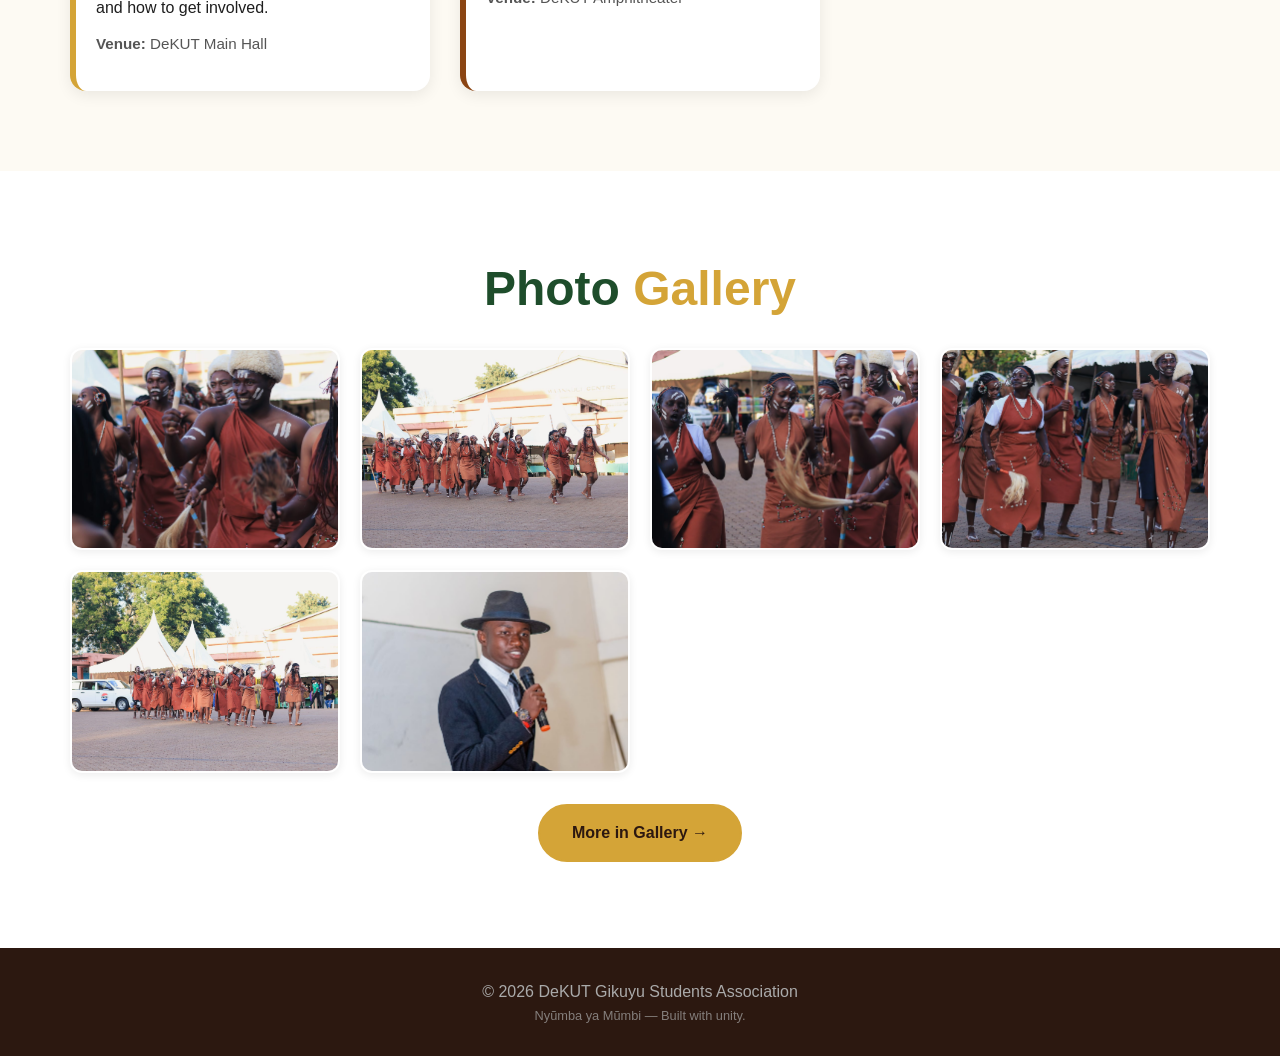
==== commit 08d95ce2: "Add Zoom" ====
--- a/index.html
+++ b/index.html
@@ -8,6 +8,10 @@
     />
     <title>DeKUT Gikuyu Students Association</title>
     <link rel="stylesheet" href="css/styles.css" />
+    <link
+      rel="stylesheet"
+      href="https://cdnjs.cloudflare.com/ajax/libs/font-awesome/6.5.0/css/all.min.css"
+    />
   </head>
   <body>
     <!-- ===== HEADER (Mobile-First) ===== -->
@@ -85,29 +89,45 @@
           <div class="event-grid">
             <!-- Event 1: First Year's Induction -->
             <div class="event-card">
-              <img
-                src="assets/gallery/first_years.webp"
-                alt="First Year's Induction"
-                class="event-image"
-                loading="lazy"
-              />
+              <div
+                class="event-image-wrapper"
+                onclick="openZoom('assets/gallery/first_years.webp')"
+              >
+                <img
+                  src="assets/gallery/first_years.webp"
+                  alt="First Year's Induction"
+                  class="event-image"
+                  loading="lazy"
+                />
+                <div class="gallery-overlay-icon">
+                  <i class="fas fa-eye"></i>
+                </div>
+              </div>
               <span class="event-date">📅 17th Sep 2026</span>
               <h3>🎓 First Year's Induction</h3>
               <p>
                 Welcoming new members into the Nyũmba ya Mũmbi family. Learn our
                 culture, values, and how to get involved.
               </p>
-              <p class="event-venue"><strong>Venue:</strong> SOB Room 8</p>
+              <p class="event-venue"><strong>Venue:</strong> DeKUT Main Hall</p>
             </div>
 
             <!-- Event 2: Mugithi Night -->
             <div class="event-card" style="border-left-color: var(--accent)">
-              <img
-                src="/assets/gallery/mugithi.webp"
-                alt="Mugithi Night"
-                class="event-image"
-                loading="lazy"
-              />
+              <div
+                class="event-image-wrapper"
+                onclick="openZoom('assets/gallery/mugithi.webp')"
+              >
+                <img
+                  src="assets/gallery/mugithi.webp"
+                  alt="Mugithi Night"
+                  class="event-image"
+                  loading="lazy"
+                />
+                <div class="gallery-overlay-icon">
+                  <i class="fas fa-eye"></i>
+                </div>
+              </div>
               <span class="event-date">📅 9th Oct 2026</span>
               <h3>🎶 Mugithi Night</h3>
               <p>
@@ -121,27 +141,81 @@
           </div>
         </div>
       </section>
+
+      <!-- ===== ZOOM OVERLAY ===== -->
+      <div id="zoom-overlay" onclick="closeZoom()">
+        <span class="zoom-close">&times;</span>
+        <img id="zoom-image" src="" alt="Zoomed Image" />
+      </div>
       <!-- ===== GALLERY ===== -->
       <section class="section" style="background: #fff">
         <div class="container">
           <h2 class="section-title">Photo <span>Gallery</span></h2>
           <div class="gallery-grid">
-            <!-- Replace the src with your actual images -->
-            <img src="/assets/gallery/1.jpeg" alt="Event 1" loading="lazy" />
-            <img src="/assets/gallery/2.jpeg" alt="Event 2" loading="lazy" />
-            <img src="/assets/gallery/3.jpeg" alt="Event 3" loading="lazy" />
-            <img src="/assets/gallery/4.jpeg" alt="Event 4" loading="lazy" />
-            <img src="/assets/gallery/5.jpeg" alt="Event 5" loading="lazy" />
-            <img src="/assets/gallery/6.jpeg" alt="Event 6" loading="lazy" />
+            <!-- Gallery images with eye icon and click-to-zoom -->
+            <div
+              class="gallery-item"
+              onclick="openZoom('assets/gallery/1.jpeg')"
+            >
+              <img src="assets/gallery/1.jpeg" alt="Event 1" loading="lazy" />
+              <div class="gallery-overlay-icon">
+                <i class="fas fa-eye"></i>
+              </div>
+            </div>
+            <div
+              class="gallery-item"
+              onclick="openZoom('assets/gallery/2.jpeg')"
+            >
+              <img src="assets/gallery/2.jpeg" alt="Event 2" loading="lazy" />
+              <div class="gallery-overlay-icon">
+                <i class="fas fa-eye"></i>
+              </div>
+            </div>
+            <div
+              class="gallery-item"
+              onclick="openZoom('assets/gallery/3.jpeg')"
+            >
+              <img src="assets/gallery/3.jpeg" alt="Event 3" loading="lazy" />
+              <div class="gallery-overlay-icon">
+                <i class="fas fa-eye"></i>
+              </div>
+            </div>
+            <div
+              class="gallery-item"
+              onclick="openZoom('assets/gallery/4.jpeg')"
+            >
+              <img src="assets/gallery/4.jpeg" alt="Event 4" loading="lazy" />
+              <div class="gallery-overlay-icon">
+                <i class="fas fa-eye"></i>
+              </div>
+            </div>
+            <div
+              class="gallery-item"
+              onclick="openZoom('assets/gallery/5.jpeg')"
+            >
+              <img src="assets/gallery/5.jpeg" alt="Event 5" loading="lazy" />
+              <div class="gallery-overlay-icon">
+                <i class="fas fa-eye"></i>
+              </div>
+            </div>
+            <div
+              class="gallery-item"
+              onclick="openZoom('assets/gallery/6.jpeg')"
+            >
+              <img src="assets/gallery/6.jpeg" alt="Event 6" loading="lazy" />
+              <div class="gallery-overlay-icon">
+                <i class="fas fa-eye"></i>
+              </div>
+            </div>
           </div>
           <div class="gallery-cta">
             <a
               href="gallery.html"
-              target="_blank"
               class="btn-primary"
               style="width: auto; min-width: 200px"
-              >More in Gallery</a
-            >
+            >
+              More in Gallery →
+            </a>
           </div>
         </div>
       </section>
--- a/css/styles.css
+++ b/css/styles.css
@@ -560,79 +560,82 @@
 
 /* ===== HERO WITH BUTTONS AT THE BOTTOM ===== */
 .hero-home {
-    background: 
-        linear-gradient(135deg, rgba(30, 77, 43, 0.4) 0%, rgba(10, 30, 15, 0.3) 100%),
-        url('../assets/logo.jpg');
-    background-size: contain;
-    background-position: center;
-    background-repeat: no-repeat;
-    background-blend-mode: normal;
-    min-height: 70vh;
-    display: flex;
-    align-items: flex-end;        /* Pushes content to the bottom */
-    border-bottom: 4px solid var(--secondary);
-    padding: 30px 0 50px 0;      /* Extra bottom padding for breathing room */
+  background: linear-gradient(
+      135deg,
+      rgba(30, 77, 43, 0.4) 0%,
+      rgba(10, 30, 15, 0.3) 100%
+    ),
+    url("../assets/logo.jpg");
+  background-size: contain;
+  background-position: center;
+  background-repeat: no-repeat;
+  background-blend-mode: normal;
+  min-height: 70vh;
+  display: flex;
+  align-items: flex-end; /* Pushes content to the bottom */
+  border-bottom: 4px solid var(--secondary);
+  padding: 30px 0 50px 0; /* Extra bottom padding for breathing room */
 }
 
 /* Hero content container — takes full width */
 .hero-home .hero-content {
-    width: 100%;
-    display: flex;
-    flex-direction: column;
-    align-items: center;
-    justify-content: flex-end;   /* Ensures buttons stay at bottom */
-    gap: 20px;
+  width: 100%;
+  display: flex;
+  flex-direction: column;
+  align-items: center;
+  justify-content: flex-end; /* Ensures buttons stay at bottom */
+  gap: 20px;
 }
 
 /* ===== HERO TEXT (Hidden if you don't want it, but kept for flexibility) ===== */
 .hero-home h1,
 .hero-home .hero-sub,
 .hero-home .hero-tagline {
-    display: none;  /* Hides the text — only buttons show */
+  display: none; /* Hides the text — only buttons show */
 }
 
 /* ===== BUTTONS at the bottom ===== */
 .hero-home .hero-buttons {
-    display: flex;
-    flex-direction: column;
-    align-items: center;
-    gap: 12px;
-    width: 100%;
-    max-width: 400px;
-    margin: 0 auto;
+  display: flex;
+  flex-direction: column;
+  align-items: center;
+  gap: 12px;
+  width: 100%;
+  max-width: 400px;
+  margin: 0 auto;
 }
 
 /* ===== RESPONSIVE ===== */
 @media (max-width: 480px) {
-    .hero-home {
-        min-height: 50vh;
-        padding: 20px 0 40px 0;
-        background-size: contain;
-        background-position: center 30%;
-    }
-    .hero-home .hero-buttons {
-        max-width: 300px;
-    }
+  .hero-home {
+    min-height: 50vh;
+    padding: 20px 0 40px 0;
+    background-size: contain;
+    background-position: center 30%;
+  }
+  .hero-home .hero-buttons {
+    max-width: 300px;
+  }
 }
 
 @media (min-width: 600px) {
-    .hero-home .hero-buttons {
-        flex-direction: row;      /* Side-by-side on tablet/desktop */
-        gap: 16px;
-        max-width: 500px;
-    }
-    .hero-home .btn-primary,
-    .hero-home .btn-outline {
-        width: auto;
-        min-width: 200px;
-    }
+  .hero-home .hero-buttons {
+    flex-direction: row; /* Side-by-side on tablet/desktop */
+    gap: 16px;
+    max-width: 500px;
+  }
+  .hero-home .btn-primary,
+  .hero-home .btn-outline {
+    width: auto;
+    min-width: 200px;
+  }
 }
 
 @media (min-width: 1024px) {
-    .hero-home {
-        min-height: 60vh;
-        padding: 40px 0 60px 0;
-    }
+  .hero-home {
+    min-height: 60vh;
+    padding: 40px 0 60px 0;
+  }
 }
 
 /* ===== RESPONSIVE LOGO TWEAKS ===== */
@@ -656,58 +659,284 @@
 
 /* ===== GALLERY PAGE - 16 Images ===== */
 .gallery-grid-16 {
-    display: grid;
-    grid-template-columns: repeat(2, 1fr);  /* 2 columns on mobile */
-    gap: 12px;
+  display: grid;
+  grid-template-columns: repeat(2, 1fr); /* 2 columns on mobile */
+  gap: 12px;
 }
 
 .gallery-item {
+  overflow: hidden;
+  border-radius: 12px;
+  box-shadow: 0 2px 8px rgba(0, 0, 0, 0.08);
+  transition: transform 0.3s ease, box-shadow 0.3s ease;
+  background: #fff;
+}
+
+.gallery-item img {
+  width: 100%;
+  aspect-ratio: 1 / 1; /* Square images */
+  object-fit: cover;
+  display: block;
+  transition: transform 0.4s ease;
+}
+
+.gallery-item:hover {
+  transform: translateY(-4px);
+  box-shadow: 0 8px 25px rgba(0, 0, 0, 0.15);
+}
+
+.gallery-item:hover img {
+  transform: scale(1.05);
+}
+
+/* ===== TABLET: 3 columns ===== */
+@media (min-width: 600px) {
+  .gallery-grid-16 {
+    grid-template-columns: repeat(3, 1fr);
+    gap: 16px;
+  }
+}
+
+/* ===== DESKTOP: 4 columns ===== */
+@media (min-width: 1024px) {
+  .gallery-grid-16 {
+    grid-template-columns: repeat(4, 1fr);
+    gap: 20px;
+  }
+  .gallery-item img {
+    aspect-ratio: 4 / 3; /* Slightly taller on desktop */
+  }
+}
+
+/* ===== LARGE DESKTOP: 4 columns with bigger gap ===== */
+@media (min-width: 1400px) {
+  .gallery-grid-16 {
+    gap: 24px;
+  }
+}
+
+/* ==========================================
+   GALLERY EYE ICON & ZOOM OVERLAY
+   ========================================== */
+
+/* ----- Image Wrapper (for positioning the eye icon) ----- */
+.gallery-item,
+.event-image-wrapper {
+  position: relative;
+  overflow: hidden;
+  cursor: pointer;
+}
+
+/* ----- Eye Icon (bottom-right corner) ----- */
+.gallery-overlay-icon {
+  position: absolute;
+  bottom: 12px;
+  right: 12px;
+  background: rgba(30, 77, 43, 0.85);
+  color: #fff;
+  width: 40px;
+  height: 40px;
+  border-radius: 50%;
+  display: flex;
+  align-items: center;
+  justify-content: center;
+  font-size: 1.1rem;
+  opacity: 0;
+  transition: opacity 0.3s ease, transform 0.3s ease;
+  transform: scale(0.8);
+  pointer-events: none; /* Allows clicks to pass through to the image */
+  box-shadow: 0 2px 12px rgba(0, 0, 0, 0.3);
+  border: 2px solid rgba(255, 255, 255, 0.2);
+}
+
+/* Show icon on hover (desktop) */
+.gallery-item:hover .gallery-overlay-icon,
+.event-image-wrapper:hover .gallery-overlay-icon {
+  opacity: 1;
+  transform: scale(1);
+}
+
+/* Always show icon on mobile (touch devices) */
+@media (hover: none) {
+  .gallery-overlay-icon {
+    opacity: 1;
+    transform: scale(1);
+    width: 36px;
+    height: 36px;
+    font-size: 0.9rem;
+    bottom: 8px;
+    right: 8px;
+  }
+}
+
+/* ----- Image hover effect ----- */
+.gallery-item:hover img,
+.event-image-wrapper:hover .event-image {
+  transform: scale(1.05);
+  transition: transform 0.4s ease;
+}
+
+.gallery-item img,
+.event-image-wrapper .event-image {
+  transition: transform 0.4s ease;
+}
+
+/* ----- ZOOM OVERLAY (Full-screen) ----- */
+#zoom-overlay {
+  display: none;
+  position: fixed;
+  top: 0;
+  left: 0;
+  width: 100vw;
+  height: 100vh;
+  background: rgba(0, 0, 0, 0.92);
+  z-index: 9999;
+  justify-content: center;
+  align-items: center;
+  cursor: pointer;
+  animation: zoomFadeIn 0.3s ease;
+}
+
+#zoom-overlay.active {
+  display: flex;
+}
+
+#zoom-image {
+  max-width: 90vw;
+  max-height: 90vh;
+  object-fit: contain;
+  border-radius: 8px;
+  box-shadow: 0 8px 40px rgba(0, 0, 0, 0.6);
+  animation: zoomScale 0.3s ease;
+}
+
+/* ----- Close button (X) ----- */
+.zoom-close {
+  position: absolute;
+  top: 20px;
+  right: 30px;
+  color: #fff;
+  font-size: 3rem;
+  font-weight: 300;
+  cursor: pointer;
+  transition: transform 0.3s ease;
+  z-index: 10000;
+  line-height: 1;
+  opacity: 0.8;
+}
+
+.zoom-close:hover {
+  transform: rotate(90deg);
+  opacity: 1;
+}
+
+/* ===== ANIMATIONS ===== */
+@keyframes zoomFadeIn {
+  from {
+    opacity: 0;
+  }
+  to {
+    opacity: 1;
+  }
+}
+
+@keyframes zoomScale {
+  from {
+    transform: scale(0.7);
+    opacity: 0;
+  }
+  to {
+    transform: scale(1);
+    opacity: 1;
+  }
+}
+
+/* ===== RESPONSIVE ===== */
+@media (max-width: 480px) {
+  .gallery-overlay-icon {
+    width: 32px;
+    height: 32px;
+    font-size: 0.8rem;
+    bottom: 6px;
+    right: 6px;
+  }
+  .zoom-close {
+    top: 15px;
+    right: 20px;
+    font-size: 2.5rem;
+  }
+  #zoom-image {
+    max-width: 95vw;
+    max-height: 85vh;
+  }
+}
+
+@media (min-width: 1024px) {
+  .gallery-overlay-icon {
+    width: 48px;
+    height: 48px;
+    font-size: 1.3rem;
+    bottom: 16px;
+    right: 16px;
+  }
+}
+
+/* ===== EVENT IMAGE WRAPPER ===== */
+.event-image-wrapper {
+    position: relative;
     overflow: hidden;
-    border-radius: 12px;
-    box-shadow: 0 2px 8px rgba(0, 0, 0, 0.08);
-    transition: transform 0.3s ease, box-shadow 0.3s ease;
-    background: #fff;
-}
-
-.gallery-item img {
+    cursor: pointer;
+    border-radius: var(--radius) var(--radius) 0 0;
+}
+
+.event-image-wrapper .event-image {
     width: 100%;
-    aspect-ratio: 1 / 1;  /* Square images */
+    height: 200px;
     object-fit: cover;
     display: block;
+    border-bottom: 3px solid var(--secondary);
     transition: transform 0.4s ease;
 }
 
-.gallery-item:hover {
-    transform: translateY(-4px);
-    box-shadow: 0 8px 25px rgba(0, 0, 0, 0.15);
-}
-
-.gallery-item:hover img {
-    transform: scale(1.05);
-}
-
-/* ===== TABLET: 3 columns ===== */
-@media (min-width: 600px) {
-    .gallery-grid-16 {
-        grid-template-columns: repeat(3, 1fr);
-        gap: 16px;
+/* Adjust event card to remove border-radius conflict */
+.event-card {
+    background: #fff;
+    padding: 0 0 24px 0;
+    border-radius: var(--radius);
+    box-shadow: var(--shadow);
+    border-left: 6px solid var(--secondary);
+    overflow: hidden;
+}
+
+.event-card .event-date {
+    margin-top: 16px;
+    margin-left: 20px;
+}
+
+.event-card h3 {
+    padding: 0 20px;
+    margin-top: 10px;
+}
+
+.event-card p {
+    padding: 0 20px;
+}
+
+.event-card .event-venue {
+    padding: 0 20px 10px 20px;
+    margin-top: 10px;
+    font-size: 0.95rem;
+    color: #555;
+}
+
+@media (max-width: 480px) {
+    .event-image-wrapper .event-image {
+        height: 160px;
     }
 }
 
-/* ===== DESKTOP: 4 columns ===== */
 @media (min-width: 1024px) {
-    .gallery-grid-16 {
-        grid-template-columns: repeat(4, 1fr);
-        gap: 20px;
-    }
-    .gallery-item img {
-        aspect-ratio: 4 / 3;  /* Slightly taller on desktop */
-    }
-}
-
-/* ===== LARGE DESKTOP: 4 columns with bigger gap ===== */
-@media (min-width: 1400px) {
-    .gallery-grid-16 {
-        gap: 24px;
+    .event-image-wrapper .event-image {
+        height: 220px;
     }
 }
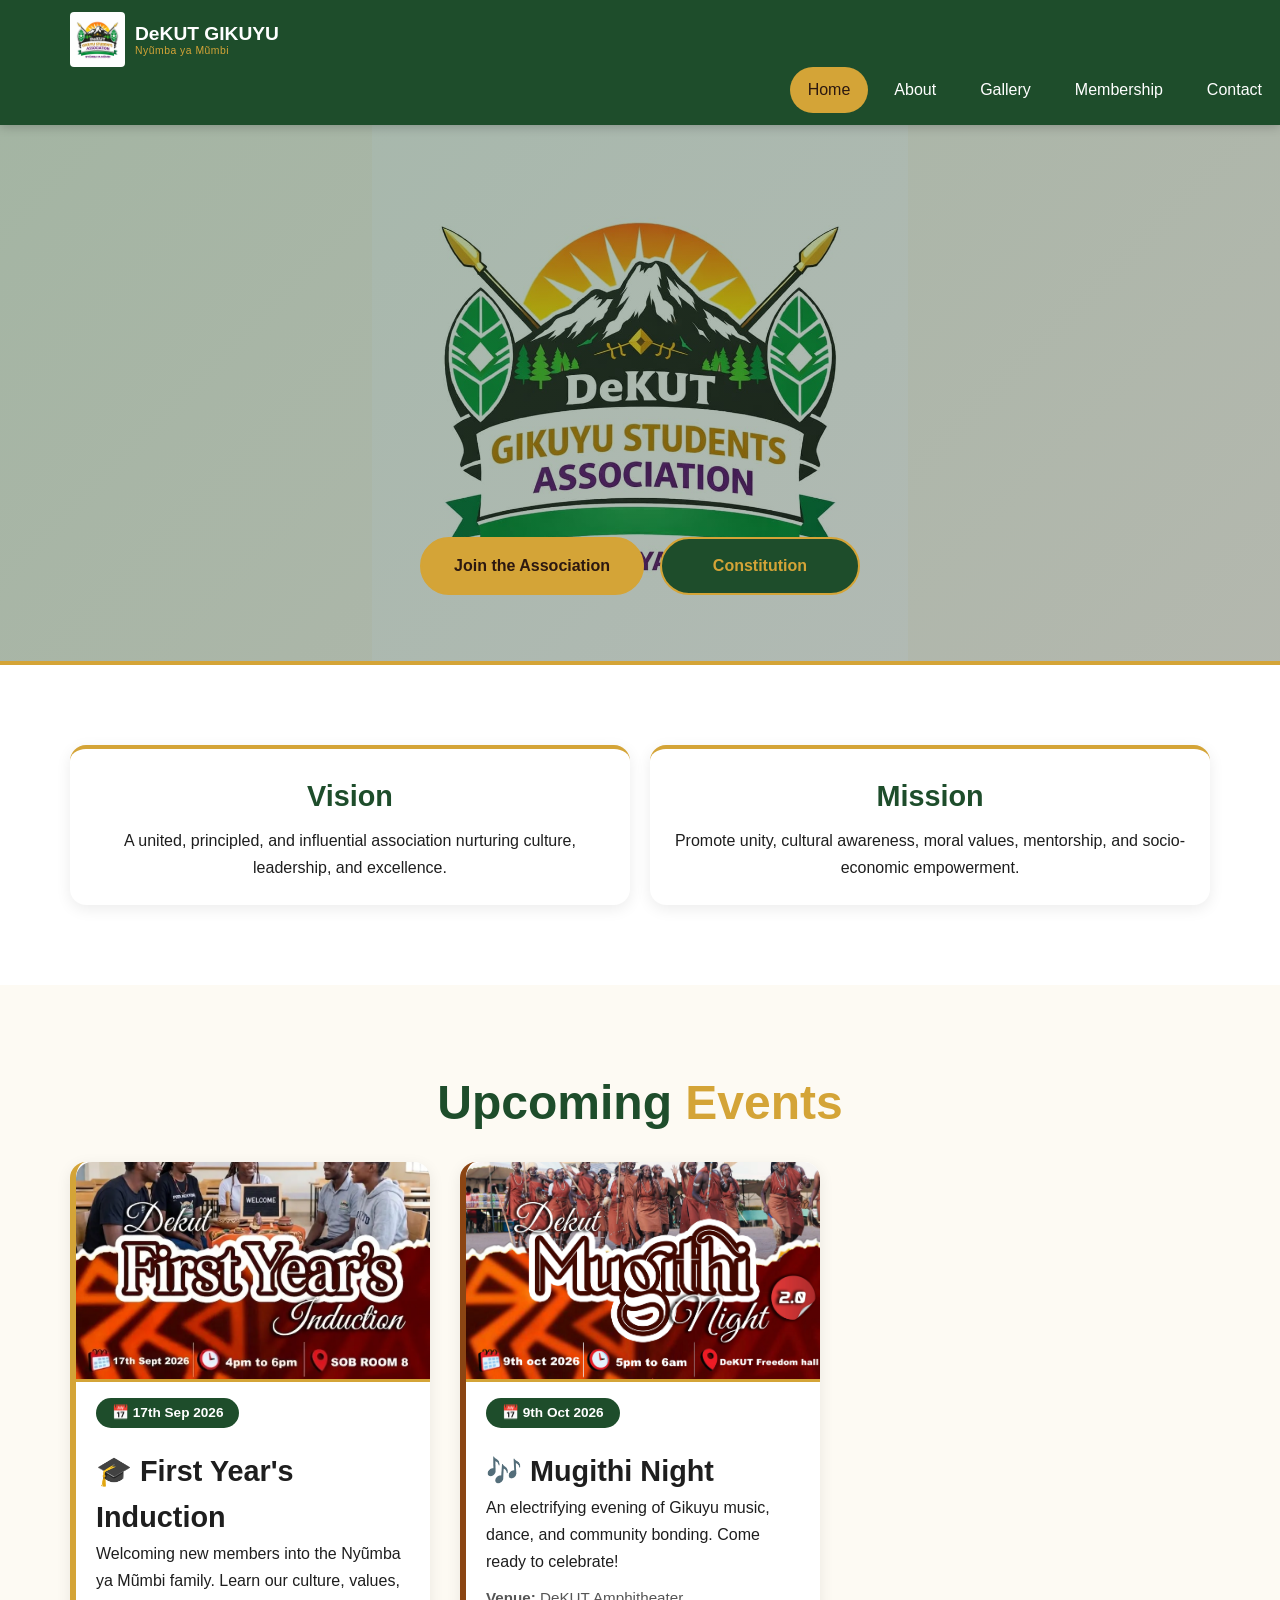
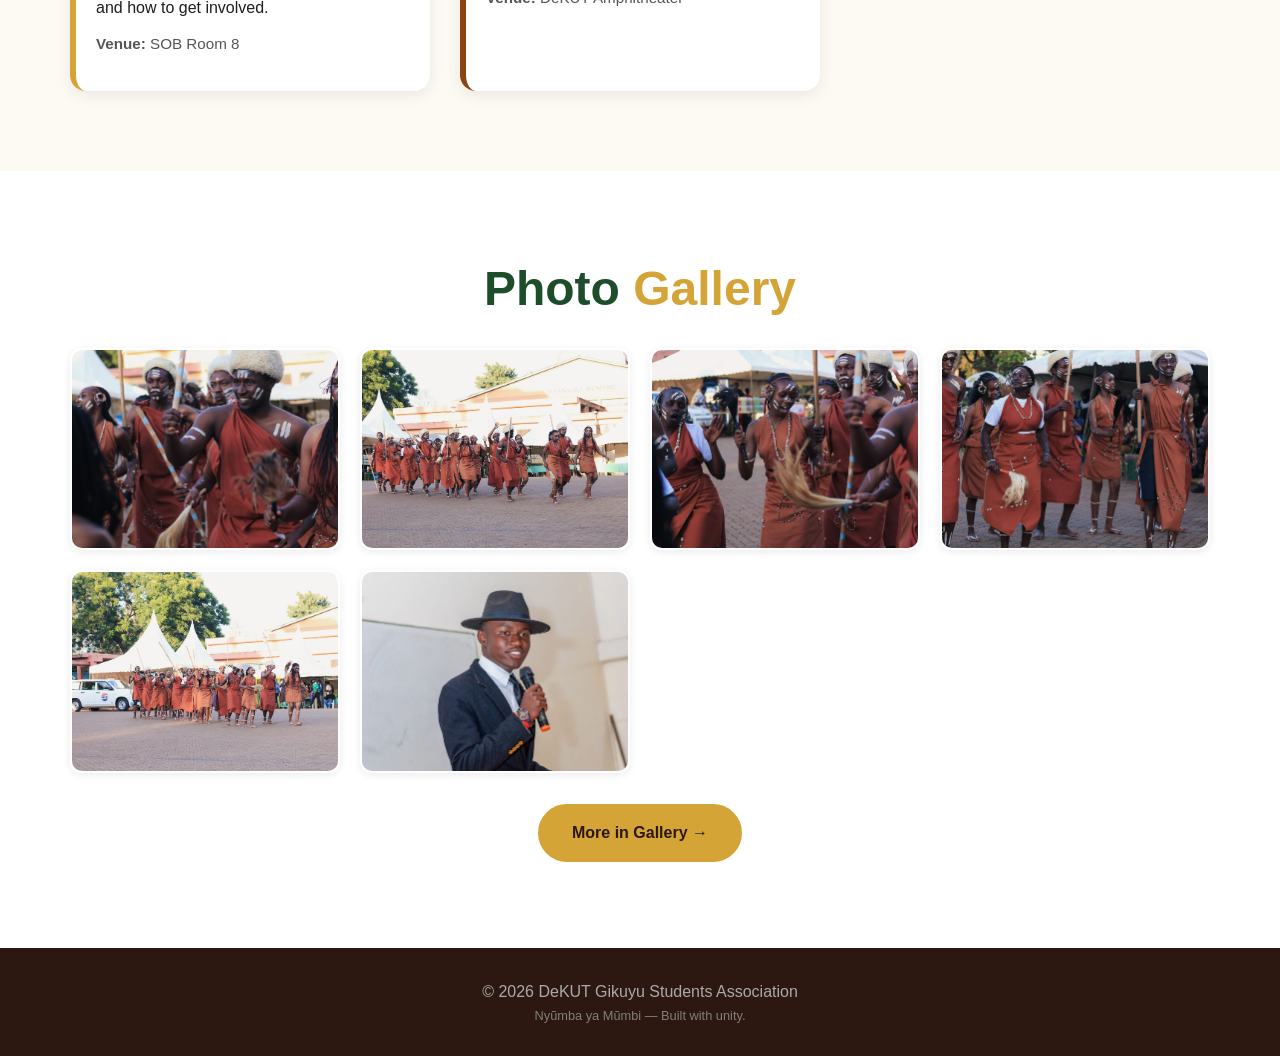
==== commit 15a443e7: "Add correct venue" ====
--- a/index.html
+++ b/index.html
@@ -8,6 +8,7 @@
     />
     <title>DeKUT Gikuyu Students Association</title>
     <link rel="stylesheet" href="css/styles.css" />
+
     <link
       rel="stylesheet"
       href="https://cdnjs.cloudflare.com/ajax/libs/font-awesome/6.5.0/css/all.min.css"
@@ -109,7 +110,7 @@
                 Welcoming new members into the Nyũmba ya Mũmbi family. Learn our
                 culture, values, and how to get involved.
               </p>
-              <p class="event-venue"><strong>Venue:</strong> DeKUT Main Hall</p>
+              <p class="event-venue"><strong>Venue:</strong> SOB Room 8</p>
             </div>
 
             <!-- Event 2: Mugithi Night -->
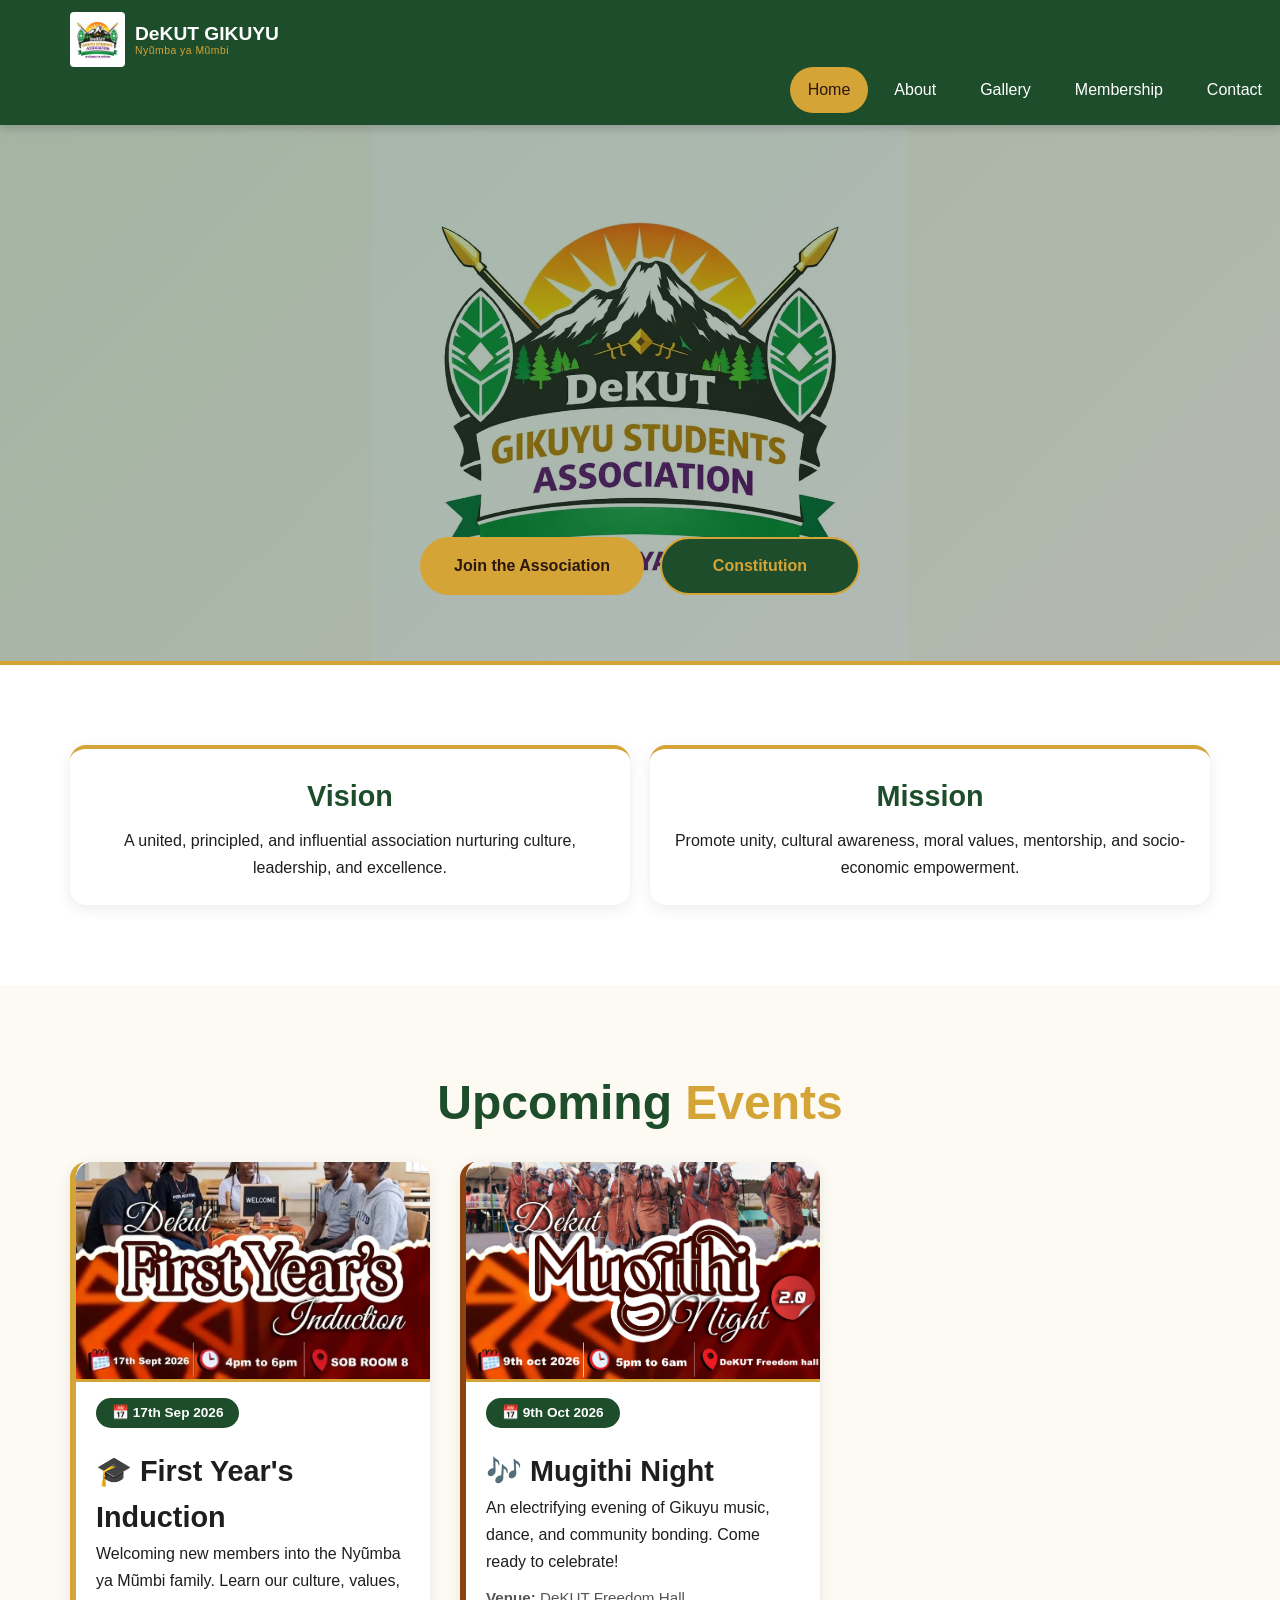
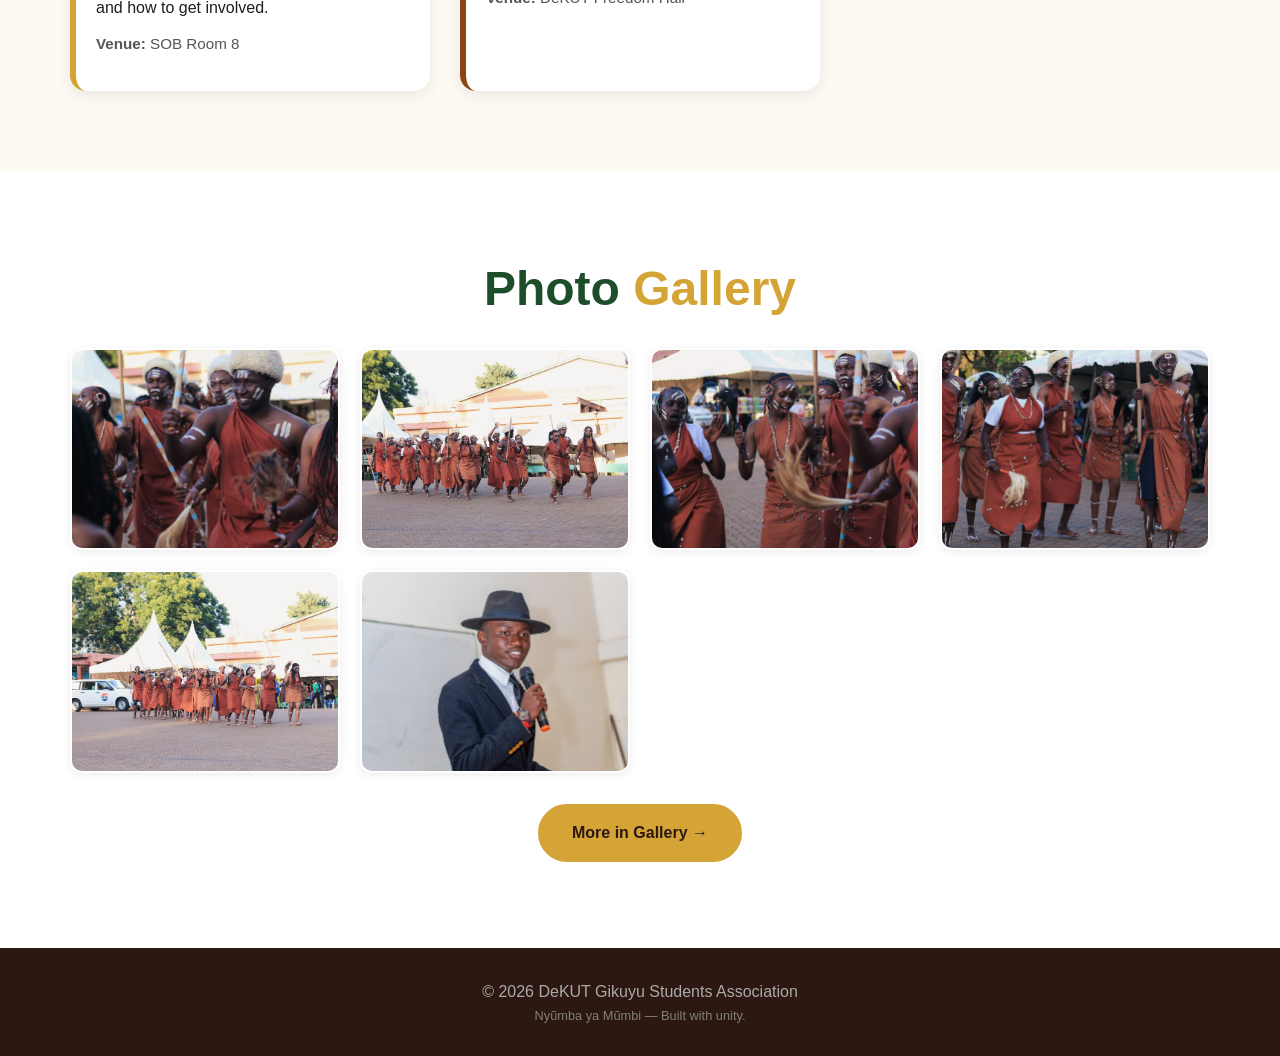
==== commit 4cc57c6f: "Add correct venue" ====
--- a/index.html
+++ b/index.html
@@ -136,7 +136,7 @@
                 bonding. Come ready to celebrate!
               </p>
               <p class="event-venue">
-                <strong>Venue:</strong> DeKUT Amphitheater
+                <strong>Venue:</strong> DeKUT Freedom Hall
               </p>
             </div>
           </div>
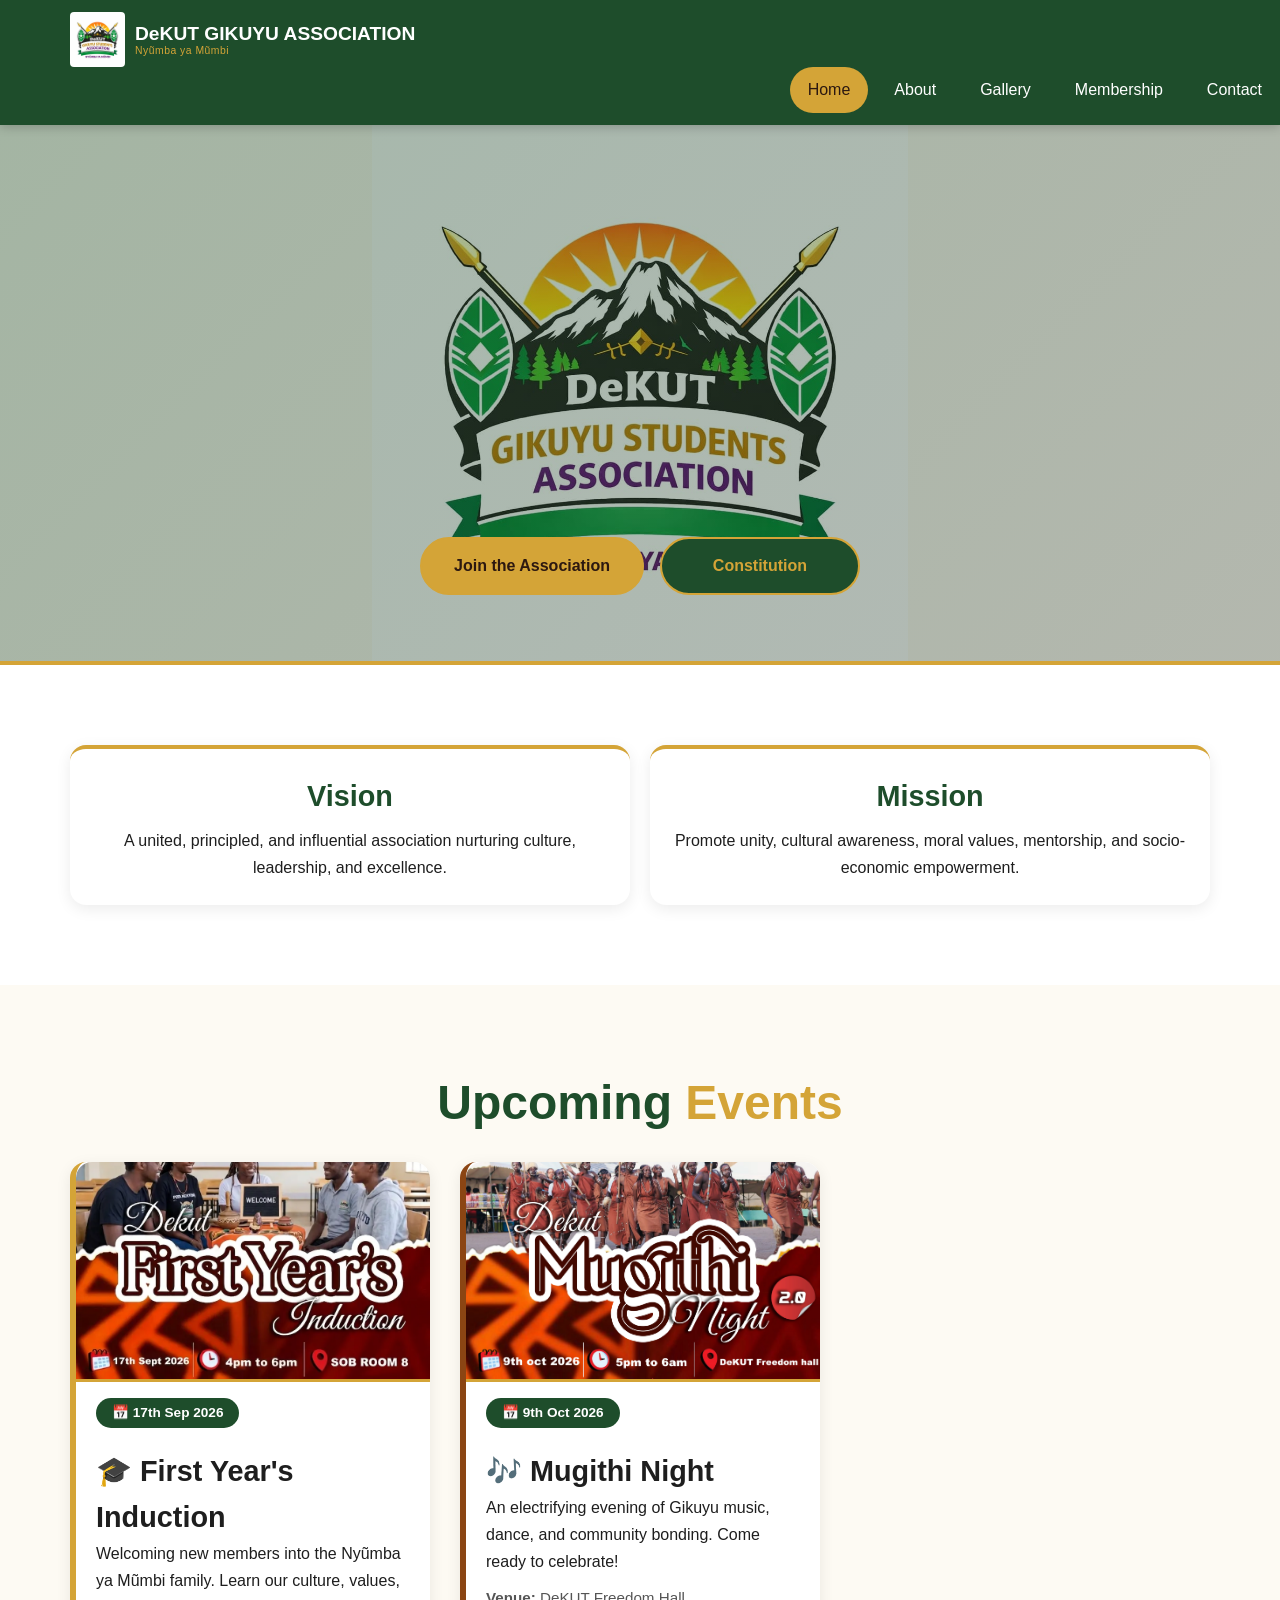
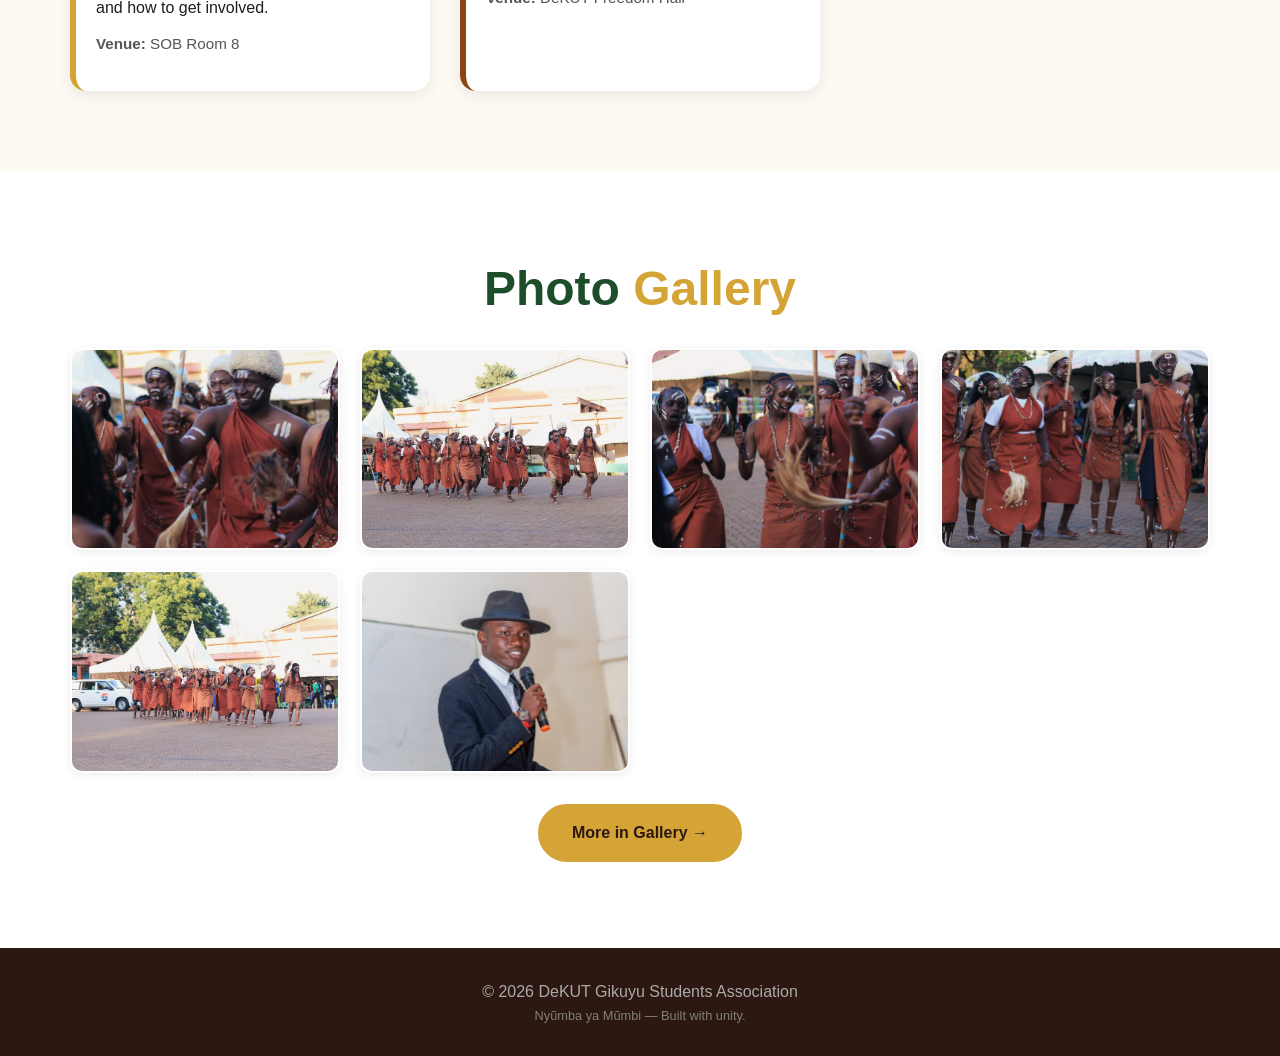
==== commit e170187c: "Add proper name" ====
--- a/index.html
+++ b/index.html
@@ -26,7 +26,7 @@
             class="logo-img"
           />
           <div class="logo-text-group">
-            <span class="logo-text">DeKUT GIKUYU</span>
+            <span class="logo-text">DeKUT GIKUYU ASSOCIATION</span>
             <span class="logo-sub">Nyũmba ya Mũmbi</span>
           </div>
         </a>
